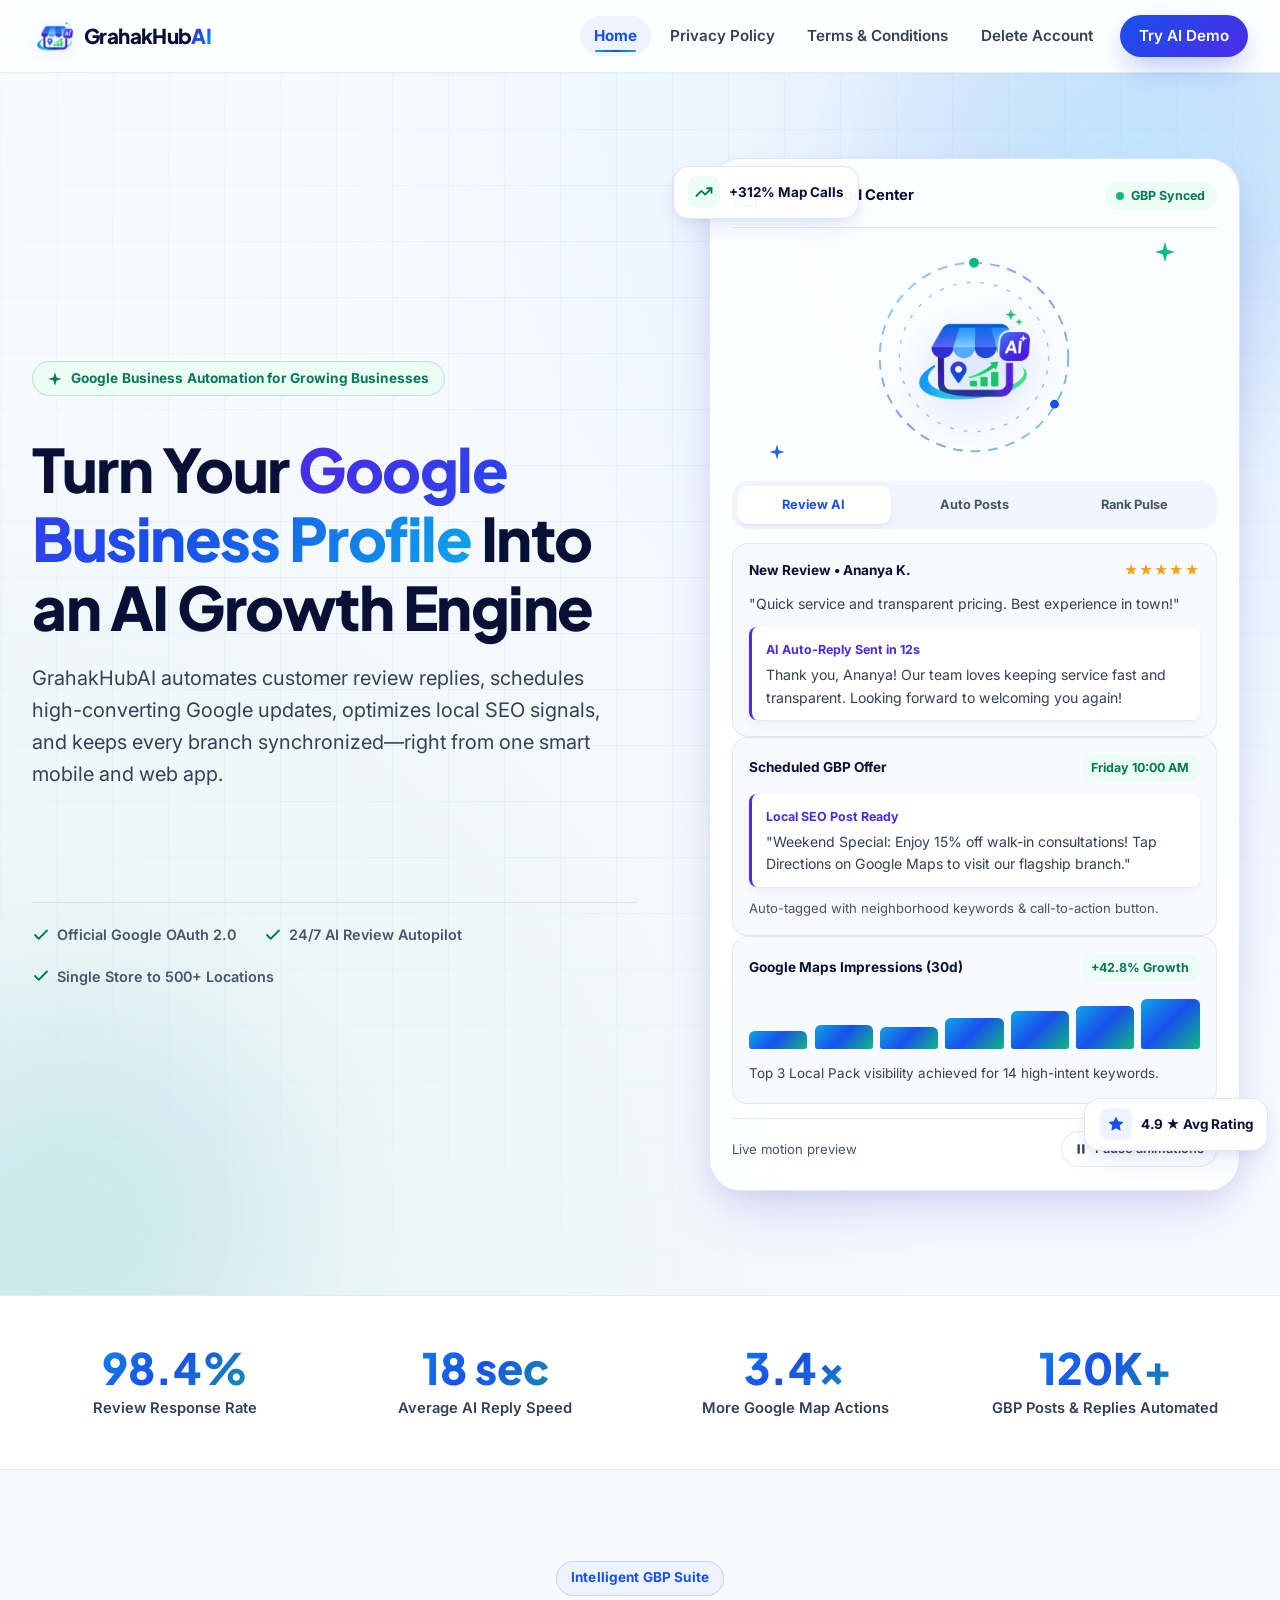
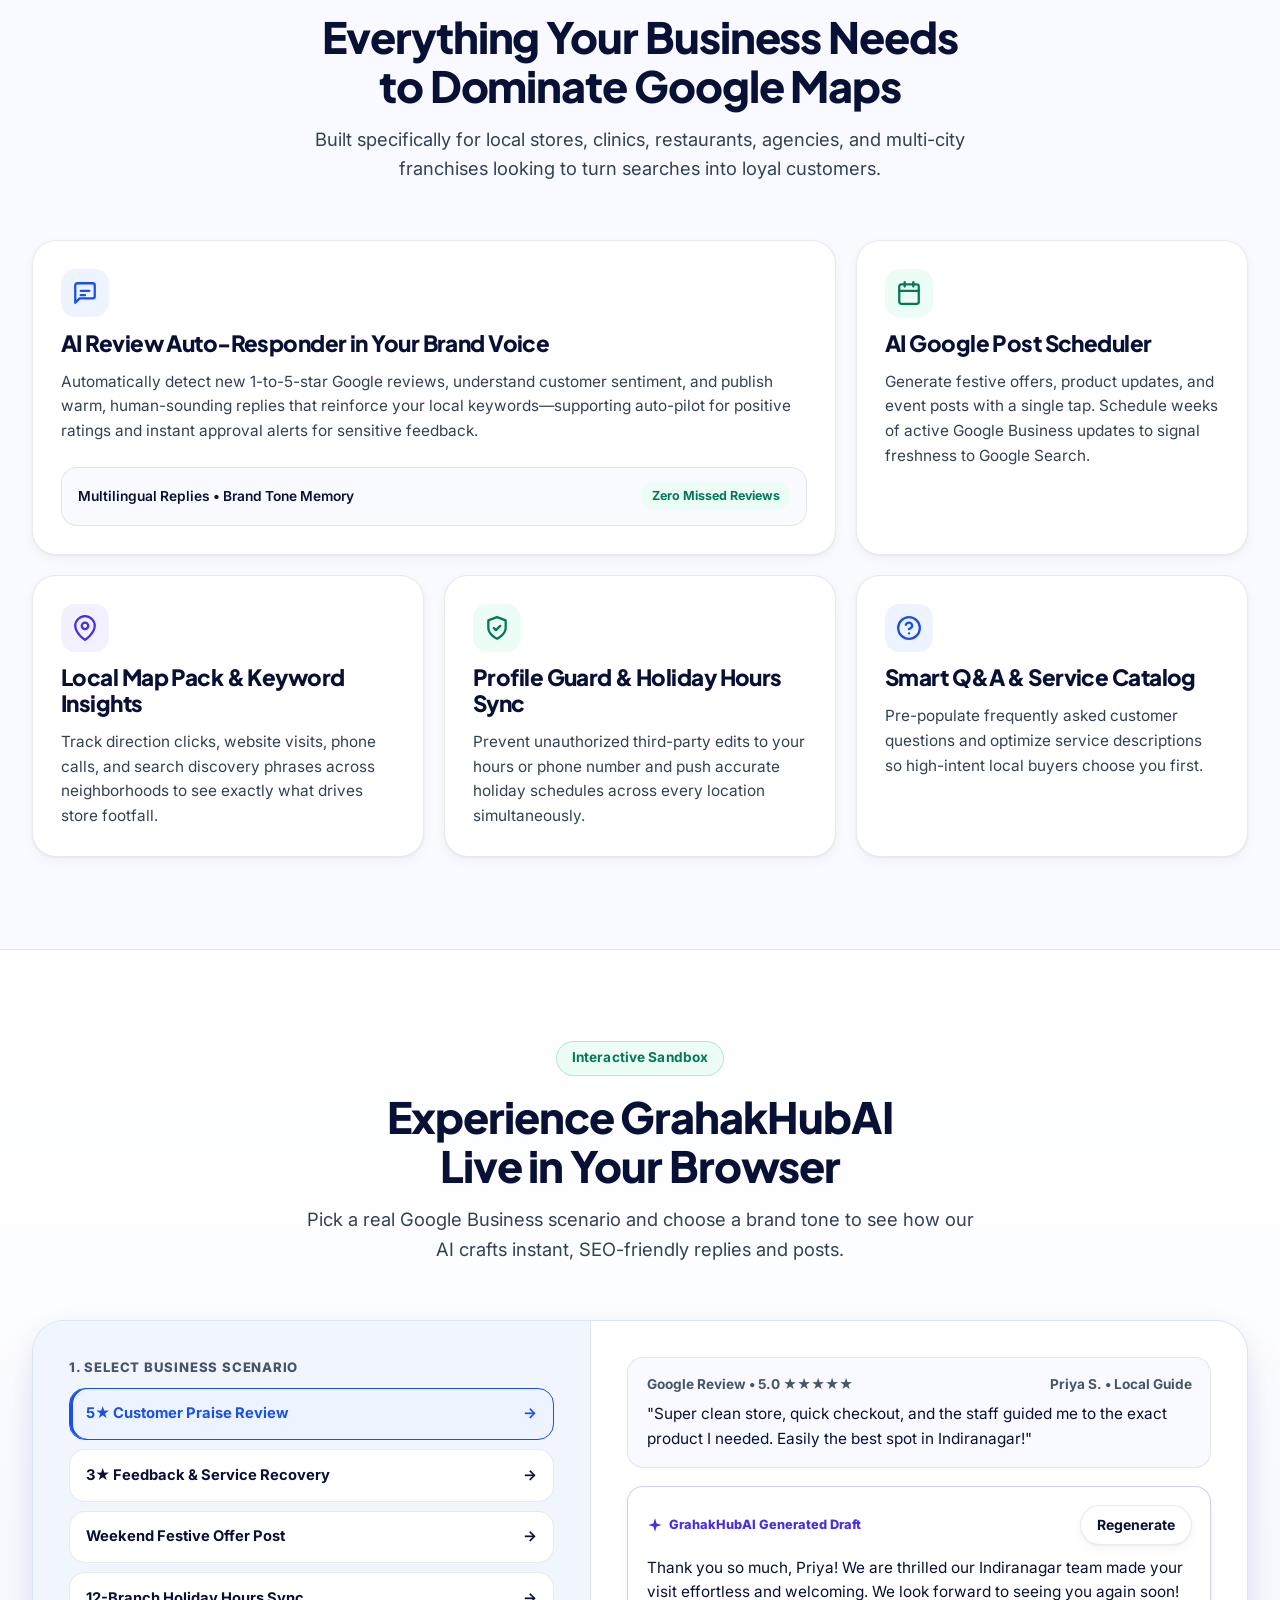
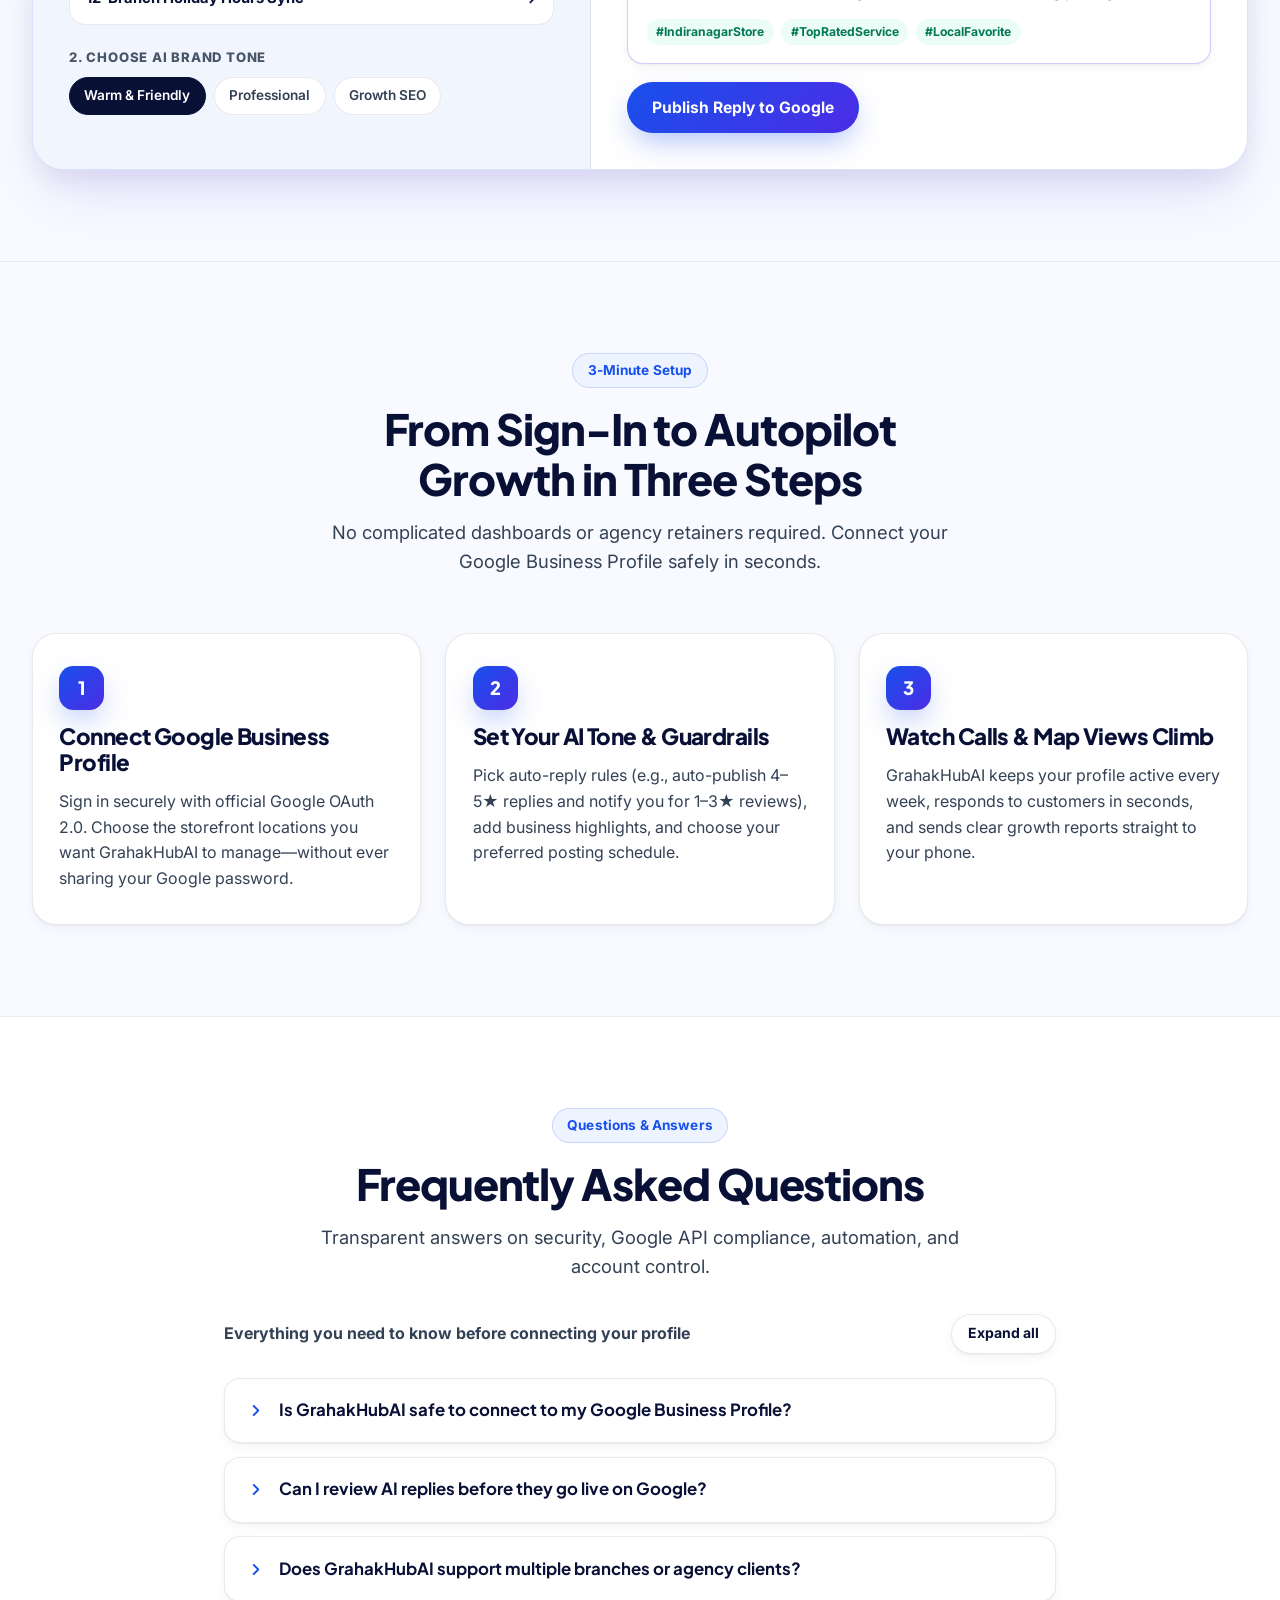
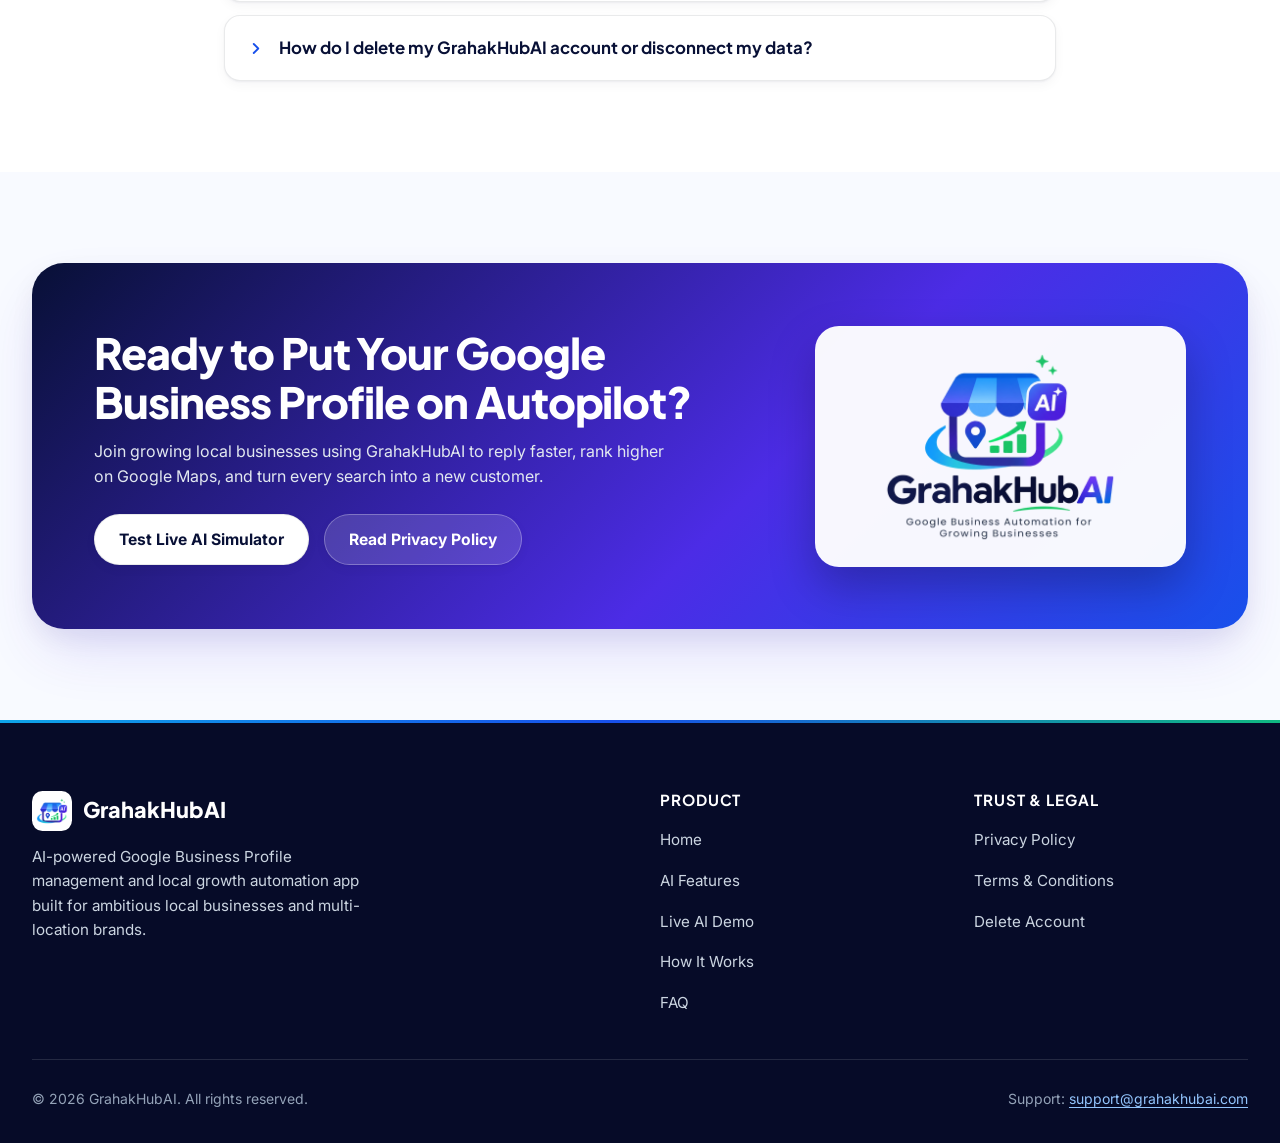
==== index.html @ 983a66fb "Add files via upload" ====
<!DOCTYPE html>
<html lang="en">
<head>
  <meta charset="utf-8">
  <meta name="viewport" content="width=device-width, initial-scale=1.0">
  <title>GrahakHubAI — AI-Powered Google Business Profile Management App</title>
  <meta name="description" content="Automate Google Business Profile reviews, local SEO posts, multi-location updates, and map rank growth with GrahakHubAI.">
  <link rel="icon" type="image/png" href="assets/favicon.png">
  <link rel="preconnect" href="https://fonts.googleapis.com">
  <link rel="preconnect" href="https://fonts.gstatic.com" crossorigin>
  <link href="https://fonts.googleapis.com/css2?family=Inter:wght@400;500;600;700&family=JetBrains+Mono:wght@500;700&family=Plus+Jakarta+Sans:wght@700;800&display=swap" rel="stylesheet">
  <link rel="stylesheet" href="css/styles.css">
  <script defer src="js/main.js"></script>
  <script defer src="js/home.js"></script>
</head>
<body>
  <div id="scroll-progress" class="scroll-progress" aria-hidden="true"></div>
  <a href="#main-content" class="skip-link visually-hidden">Skip to main content</a>

  <header class="site-header">
    <div class="header-inner">
      <a class="site-logo" href="index.html">
        <img src="assets/logo-emblem.png" alt="" width="40" height="40">
        <span>GrahakHub<span class="brand-ai">AI</span></span>
      </a>

      <nav class="site-nav" aria-label="Primary">
        <button
          class="menu-button"
          type="button"
          popovertarget="site-menu"
          popovertargetaction="toggle"
          aria-controls="site-menu"
        >
          <svg aria-hidden="true" width="20" height="20" viewBox="0 0 24 24" fill="none" stroke="currentColor" stroke-width="2.2" stroke-linecap="round">
            <line x1="4" y1="6" x2="20" y2="6"></line>
            <line x1="4" y1="12" x2="20" y2="12"></line>
            <line x1="4" y1="18" x2="20" y2="18"></line>
          </svg>
          <span>Menu</span>
        </button>

        <ul id="site-menu" class="site-menu" popover="auto">
          <li><a href="index.html" aria-current="page">Home</a></li>
          <li><a href="privacy-policy.html">Privacy Policy</a></li>
          <li><a href="terms-and-conditions.html">Terms &amp; Conditions</a></li>
          <li><a href="delete-account.html">Delete Account</a></li>
          <li class="nav-cta-item">
            <a class="nav-cta-link" href="#simulator">Try AI Demo</a>
          </li>
        </ul>
      </nav>
    </div>
  </header>

  <main>
    <!-- Hero Section -->
    <section class="hero">
      <div class="hero-mesh" aria-hidden="true">
        <div class="hero-grid-pattern"></div>
        <div class="hero-orb hero-orb-1"></div>
        <div class="hero-orb hero-orb-2"></div>
      </div>

      <div class="container hero-layout">
        <div class="hero-copy">
          <span class="eyebrow is-green" data-reveal style="--stagger: 0;">
            <svg aria-hidden="true" width="16" height="16" viewBox="0 0 24 24" fill="currentColor">
              <path d="M12 2L14.4 9.6L22 12L14.4 14.4L12 22L9.6 14.4L2 12L9.6 9.6L12 2Z"/>
            </svg>
            Google Business Automation for Growing Businesses
          </span>

          <h1 id="main-content" tabindex="-1" data-reveal style="--stagger: 1;">
            Turn Your <span class="gradient-text">Google Business Profile</span> Into an AI Growth Engine
          </h1>

          <p class="hero-subtitle" data-reveal style="--stagger: 2;">
            GrahakHubAI automates customer review replies, schedules high-converting Google updates, optimizes local SEO signals, and keeps every branch synchronized—right from one smart mobile and web app.
          </p>

          <div class="hero-actions" data-reveal style="--stagger: 3;">
            <a class="btn btn-primary" href="#simulator">
              <svg aria-hidden="true" width="19" height="19" viewBox="0 0 24 24" fill="none" stroke="currentColor" stroke-width="2.2" stroke-linecap="round" stroke-linejoin="round">
                <polygon points="5 3 19 12 5 21 5 3"></polygon>
              </svg>
              Launch Live AI Demo
            </a>
            <a class="btn btn-secondary" href="#features">
              Explore Features
            </a>
          </div>

          <div class="hero-trust-row" data-reveal style="--stagger: 4;">
            <div class="hero-trust-item">
              <svg aria-hidden="true" width="18" height="18" viewBox="0 0 24 24" fill="none" stroke="currentColor" stroke-width="2.4" stroke-linecap="round" stroke-linejoin="round">
                <path d="M20 6 9 17l-5-5"/>
              </svg>
              <span>Official Google OAuth 2.0</span>
            </div>
            <div class="hero-trust-item">
              <svg aria-hidden="true" width="18" height="18" viewBox="0 0 24 24" fill="none" stroke="currentColor" stroke-width="2.4" stroke-linecap="round" stroke-linejoin="round">
                <path d="M20 6 9 17l-5-5"/>
              </svg>
              <span>24/7 AI Review Autopilot</span>
            </div>
            <div class="hero-trust-item">
              <svg aria-hidden="true" width="18" height="18" viewBox="0 0 24 24" fill="none" stroke="currentColor" stroke-width="2.4" stroke-linecap="round" stroke-linejoin="round">
                <path d="M20 6 9 17l-5-5"/>
              </svg>
              <span>Single Store to 500+ Locations</span>
            </div>
          </div>
        </div>

        <!-- Animated Motion Graphic Showcase Stage -->
        <div class="hero-stage" data-reveal style="--stagger: 2;">
          <div class="floating-chip chip-growth" aria-hidden="true">
            <span class="chip-icon">
              <svg width="18" height="18" viewBox="0 0 24 24" fill="none" stroke="currentColor" stroke-width="2.4" stroke-linecap="round" stroke-linejoin="round">
                <polyline points="22 7 13.5 15.5 8.5 10.5 2 17"></polyline>
                <polyline points="16 7 22 7 22 13"></polyline>
              </svg>
            </span>
            <span>+312% Map Calls</span>
          </div>

          <div class="floating-chip chip-rating" aria-hidden="true">
            <span class="chip-icon is-blue">
              <svg width="18" height="18" viewBox="0 0 24 24" fill="currentColor">
                <path d="M12 2l3.09 6.26L22 9.27l-5 4.87 1.18 6.88L12 17.77l-6.18 3.25L7 14.14 2 9.27l6.91-1.01L12 2z"/>
              </svg>
            </span>
            <span>4.9 ★ Avg Rating</span>
          </div>

          <div class="stage-card">
            <div class="stage-topbar">
              <div class="stage-brand-pill">
                <img src="assets/logo-emblem.png" alt="GrahakHubAI brand emblem" width="32" height="32">
                <span>AI Command Center</span>
              </div>
              <span class="live-badge">
                <span class="live-dot" aria-hidden="true"></span>
                GBP Synced
              </span>
            </div>

            <div class="stage-centerpiece">
              <svg class="orbit-ring-svg" aria-hidden="true" viewBox="0 0 220 220" fill="none">
                <defs>
                  <linearGradient id="orbitGrad" x1="0%" y1="0%" x2="100%" y2="100%">
                    <stop offset="0%" stop-color="#38bdf8"/>
                    <stop offset="50%" stop-color="#1850eb"/>
                    <stop offset="100%" stop-color="#10b981"/>
                  </linearGradient>
                </defs>
                <circle cx="110" cy="110" r="96" stroke="url(#orbitGrad)" stroke-width="2" stroke-dasharray="10 8" opacity="0.55"/>
                <circle cx="110" cy="110" r="76" stroke="#4c2ce6" stroke-width="1.5" stroke-dasharray="4 10" opacity="0.35"/>
                <circle cx="110" cy="14" r="5" fill="#10b981"/>
                <circle cx="192" cy="158" r="4.5" fill="#1850eb"/>
              </svg>

              <img
                class="emblem-hero"
                src="assets/logo-emblem.png"
                alt="GrahakHubAI storefront location and AI growth emblem"
                width="120"
                height="120"
                fetchpriority="high"
              >

              <svg class="sparkle-glyph sparkle-1" aria-hidden="true" width="24" height="24" viewBox="0 0 24 24" fill="currentColor">
                <path d="M12 2L14.2 9.8L22 12L14.2 14.2L12 22L9.8 14.2L2 12L9.8 9.8L12 2Z"/>
              </svg>
              <svg class="sparkle-glyph sparkle-2" aria-hidden="true" width="18" height="18" viewBox="0 0 24 24" fill="currentColor">
                <path d="M12 2L14.2 9.8L22 12L14.2 14.2L12 22L9.8 14.2L2 12L9.8 9.8L12 2Z"/>
              </svg>
            </div>

            <div class="stage-tabs" role="tablist" aria-label="Live automation preview modes">
              <button class="stage-tab" type="button" role="tab" id="tab-reviews" aria-selected="true" aria-controls="panel-reviews" tabindex="0">Review AI</button>
              <button class="stage-tab" type="button" role="tab" id="tab-posts" aria-selected="false" aria-controls="panel-posts" tabindex="-1">Auto Posts</button>
              <button class="stage-tab" type="button" role="tab" id="tab-rank" aria-selected="false" aria-controls="panel-rank" tabindex="-1">Rank Pulse</button>
            </div>

            <div class="stage-live-panel" id="panel-reviews" role="tabpanel" aria-labelledby="tab-reviews" data-stage-panel>
              <div class="stage-panel-head">
                <span>New Review • Ananya K.</span>
                <span class="stage-stars" aria-label="5 out of 5 stars">★★★★★</span>
              </div>
              <p style="font-size: 0.88rem; color: var(--ink-secondary);">
                "Quick service and transparent pricing. Best experience in town!"
              </p>
              <div class="stage-ai-reply">
                <strong>AI Auto-Reply Sent in 12s</strong>
                <p>Thank you, Ananya! Our team loves keeping service fast and transparent. Looking forward to welcoming you again!</p>
              </div>
            </div>

            <div class="stage-live-panel" id="panel-posts" role="tabpanel" aria-labelledby="tab-posts" data-stage-panel hidden>
              <div class="stage-panel-head">
                <span>Scheduled GBP Offer</span>
                <span class="tag-pill">Friday 10:00 AM</span>
              </div>
              <div class="stage-ai-reply">
                <strong>Local SEO Post Ready</strong>
                <p>"Weekend Special: Enjoy 15% off walk-in consultations! Tap Directions on Google Maps to visit our flagship branch."</p>
              </div>
              <p style="font-size: 0.82rem; color: var(--ink-muted);">
                Auto-tagged with neighborhood keywords &amp; call-to-action button.
              </p>
            </div>

            <div class="stage-live-panel" id="panel-rank" role="tabpanel" aria-labelledby="tab-rank" data-stage-panel hidden>
              <div class="stage-panel-head">
                <span>Google Maps Impressions (30d)</span>
                <span class="tag-pill">+42.8% Growth</span>
              </div>
              <div class="stage-mini-bars" aria-hidden="true">
                <div class="mini-bar" style="height: 36%; --bar-i: 0;"></div>
                <div class="mini-bar" style="height: 48%; --bar-i: 1;"></div>
                <div class="mini-bar" style="height: 44%; --bar-i: 2;"></div>
                <div class="mini-bar" style="height: 62%; --bar-i: 3;"></div>
                <div class="mini-bar" style="height: 75%; --bar-i: 4;"></div>
                <div class="mini-bar" style="height: 86%; --bar-i: 5;"></div>
                <div class="mini-bar" style="height: 100%; --bar-i: 6;"></div>
              </div>
              <p style="font-size: 0.84rem; color: var(--ink-secondary);">
                Top 3 Local Pack visibility achieved for 14 high-intent keywords.
              </p>
            </div>

            <div class="stage-footer-bar">
              <span>Live motion preview</span>
              <button id="motion-toggle" class="motion-control-btn" type="button">
                <svg aria-hidden="true" width="14" height="14" viewBox="0 0 24 24" fill="currentColor">
                  <rect x="6" y="4" width="4" height="16" rx="1"></rect>
                  <rect x="14" y="4" width="4" height="16" rx="1"></rect>
                </svg>
                <span class="motion-toggle-label">Pause animations</span>
              </button>
            </div>
          </div>
        </div>
      </div>
    </section>

    <!-- Impact Metrics Band -->
    <section class="metrics-band" aria-label="Platform performance metrics">
      <div class="container metrics-grid">
        <div class="metric-card" data-reveal style="--stagger: 0;">
          <div class="metric-value" data-count-to="98.4" data-count-decimals="1" data-count-suffix="%">98.4%</div>
          <div class="metric-label">Review Response Rate</div>
        </div>
        <div class="metric-card" data-reveal style="--stagger: 1;">
          <div class="metric-value" data-count-to="18" data-count-decimals="0" data-count-suffix=" sec">18 sec</div>
          <div class="metric-label">Average AI Reply Speed</div>
        </div>
        <div class="metric-card" data-reveal style="--stagger: 2;">
          <div class="metric-value" data-count-to="3.4" data-count-decimals="1" data-count-suffix="x">3.4x</div>
          <div class="metric-label">More Google Map Actions</div>
        </div>
        <div class="metric-card" data-reveal style="--stagger: 3;">
          <div class="metric-value" data-count-to="120" data-count-decimals="0" data-count-suffix="K+">120K+</div>
          <div class="metric-label">GBP Posts &amp; Replies Automated</div>
        </div>
      </div>
    </section>

    <!-- Core Features Bento Grid -->
    <section id="features" class="section">
      <div class="container">
        <div class="section-header" data-reveal>
          <span class="eyebrow">Intelligent GBP Suite</span>
          <h2>Everything Your Business Needs to Dominate Google Maps</h2>
          <p>
            Built specifically for local stores, clinics, restaurants, agencies, and multi-city franchises looking to turn searches into loyal customers.
          </p>
        </div>

        <div class="bento-grid">
          <article class="bento-card is-wide" data-reveal style="--stagger: 0;">
            <div class="feature-icon">
              <svg aria-hidden="true" width="26" height="26" viewBox="0 0 24 24" fill="none" stroke="currentColor" stroke-width="2.1" stroke-linecap="round" stroke-linejoin="round">
                <path d="M21 15a2 2 0 0 1-2 2H7l-4 4V5a2 2 0 0 1 2-2h14a2 2 0 0 1 2 2z"></path>
                <path d="M8 10h8"></path>
                <path d="M8 14h4"></path>
              </svg>
            </div>
            <h3>AI Review Auto-Responder in Your Brand Voice</h3>
            <p>
              Automatically detect new 1-to-5-star Google reviews, understand customer sentiment, and publish warm, human-sounding replies that reinforce your local keywords—supporting auto-pilot for positive ratings and instant approval alerts for sensitive feedback.
            </p>
            <div class="bento-visual-bar">
              <span>Multilingual Replies • Brand Tone Memory</span>
              <span class="tag-pill">Zero Missed Reviews</span>
            </div>
          </article>

          <article class="bento-card" data-reveal style="--stagger: 1;">
            <div class="feature-icon is-green">
              <svg aria-hidden="true" width="26" height="26" viewBox="0 0 24 24" fill="none" stroke="currentColor" stroke-width="2.1" stroke-linecap="round" stroke-linejoin="round">
                <rect x="3" y="4" width="18" height="18" rx="2" ry="2"></rect>
                <line x1="16" y1="2" x2="16" y2="6"></line>
                <line x1="8" y1="2" x2="8" y2="6"></line>
                <line x1="3" y1="10" x2="21" y2="10"></line>
              </svg>
            </div>
            <h3>AI Google Post Scheduler</h3>
            <p>
              Generate festive offers, product updates, and event posts with a single tap. Schedule weeks of active Google Business updates to signal freshness to Google Search.
            </p>
          </article>

          <article class="bento-card" data-reveal style="--stagger: 2;">
            <div class="feature-icon is-indigo">
              <svg aria-hidden="true" width="26" height="26" viewBox="0 0 24 24" fill="none" stroke="currentColor" stroke-width="2.1" stroke-linecap="round" stroke-linejoin="round">
                <path d="M21 10c0 7-9 13-9 13s-9-6-9-13a9 9 0 0 1 18 0z"></path>
                <circle cx="12" cy="10" r="3"></circle>
              </svg>
            </div>
            <h3>Local Map Pack &amp; Keyword Insights</h3>
            <p>
              Track direction clicks, website visits, phone calls, and search discovery phrases across neighborhoods to see exactly what drives store footfall.
            </p>
          </article>

          <article class="bento-card" data-reveal style="--stagger: 3;">
            <div class="feature-icon is-green">
              <svg aria-hidden="true" width="26" height="26" viewBox="0 0 24 24" fill="none" stroke="currentColor" stroke-width="2.1" stroke-linecap="round" stroke-linejoin="round">
                <path d="M12 22s8-4 8-10V5l-8-3-8 3v7c0 6 8 10 8 10z"></path>
                <path d="m9 12 2 2 4-4"></path>
              </svg>
            </div>
            <h3>Profile Guard &amp; Holiday Hours Sync</h3>
            <p>
              Prevent unauthorized third-party edits to your hours or phone number and push accurate holiday schedules across every location simultaneously.
            </p>
          </article>

          <article class="bento-card" data-reveal style="--stagger: 4;">
            <div class="feature-icon">
              <svg aria-hidden="true" width="26" height="26" viewBox="0 0 24 24" fill="none" stroke="currentColor" stroke-width="2.1" stroke-linecap="round" stroke-linejoin="round">
                <circle cx="12" cy="12" r="10"></circle>
                <path d="M9.09 9a3 3 0 0 1 5.83 1c0 2-3 3-3 3"></path>
                <line x1="12" y1="17" x2="12.01" y2="17"></line>
              </svg>
            </div>
            <h3>Smart Q&amp;A &amp; Service Catalog</h3>
            <p>
              Pre-populate frequently asked customer questions and optimize service descriptions so high-intent local buyers choose you first.
            </p>
          </article>
        </div>
      </div>
    </section>

    <!-- Interactive Live AI GBP Simulator -->
    <section id="simulator" class="section simulator-section">
      <div class="container">
        <div class="section-header" data-reveal>
          <span class="eyebrow is-green">Interactive Sandbox</span>
          <h2>Experience GrahakHubAI Live in Your Browser</h2>
          <p>
            Pick a real Google Business scenario and choose a brand tone to see how our AI crafts instant, SEO-friendly replies and posts.
          </p>
        </div>

        <div class="simulator-shell" data-reveal>
          <div class="simulator-controls">
            <div>
              <span class="sim-group-label">1. Select Business Scenario</span>
              <div class="sim-scenario-list">
                <button class="sim-scenario-btn" type="button" data-scenario="five-star" aria-pressed="true">
                  <span>5★ Customer Praise Review</span>
                  <span aria-hidden="true">→</span>
                </button>
                <button class="sim-scenario-btn" type="button" data-scenario="three-star" aria-pressed="false">
                  <span>3★ Feedback &amp; Service Recovery</span>
                  <span aria-hidden="true">→</span>
                </button>
                <button class="sim-scenario-btn" type="button" data-scenario="festive-post" aria-pressed="false">
                  <span>Weekend Festive Offer Post</span>
                  <span aria-hidden="true">→</span>
                </button>
                <button class="sim-scenario-btn" type="button" data-scenario="hours-sync" aria-pressed="false">
                  <span>12-Branch Holiday Hours Sync</span>
                  <span aria-hidden="true">→</span>
                </button>
              </div>
            </div>

            <div>
              <span class="sim-group-label">2. Choose AI Brand Tone</span>
              <div class="tone-pills">
                <button class="tone-btn" type="button" data-tone="warm" aria-pressed="true">Warm &amp; Friendly</button>
                <button class="tone-btn" type="button" data-tone="professional" aria-pressed="false">Professional</button>
                <button class="tone-btn" type="button" data-tone="seo" aria-pressed="false">Growth SEO</button>
              </div>
            </div>
          </div>

          <div class="simulator-output">
            <div class="sim-prompt-card">
              <div class="sim-meta-row">
                <span id="sim-badge">Google Review • 5.0 ★★★★★</span>
                <span id="sim-author">Priya S. • Local Guide</span>
              </div>
              <p id="sim-prompt" class="sim-text"></p>
            </div>

            <div class="sim-ai-card">
              <div class="sim-ai-header">
                <span class="sim-ai-badge">
                  <svg aria-hidden="true" width="16" height="16" viewBox="0 0 24 24" fill="currentColor">
                    <path d="M12 2L14.4 9.6L22 12L14.4 14.4L12 22L9.6 14.4L2 12L9.6 9.6L12 2Z"/>
                  </svg>
                  GrahakHubAI Generated Draft
                </span>
                <button id="sim-regenerate-btn" class="btn btn-secondary btn-sm" type="button">Regenerate</button>
              </div>
              <p id="sim-output-text" class="sim-text"></p>
              <div id="sim-keywords" class="sim-keywords"></div>
            </div>

            <div class="sim-action-bar">
              <button id="sim-publish-btn" class="btn btn-primary" type="button">Publish Reply to Google</button>
              <div id="sim-status" class="sim-status" role="status" aria-live="polite"></div>
            </div>
          </div>
        </div>
      </div>
    </section>

    <!-- How It Works -->
    <section id="how-it-works" class="section">
      <div class="container">
        <div class="section-header" data-reveal>
          <span class="eyebrow">3-Minute Setup</span>
          <h2>From Sign-In to Autopilot Growth in Three Steps</h2>
          <p>No complicated dashboards or agency retainers required. Connect your Google Business Profile safely in seconds.</p>
        </div>

        <div class="steps-grid">
          <article class="step-card" data-reveal style="--stagger: 0;">
            <div class="step-number">1</div>
            <h3>Connect Google Business Profile</h3>
            <p style="color: var(--ink-secondary);">
              Sign in securely with official Google OAuth 2.0. Choose the storefront locations you want GrahakHubAI to manage—without ever sharing your Google password.
            </p>
          </article>

          <article class="step-card" data-reveal style="--stagger: 1;">
            <div class="step-number">2</div>
            <h3>Set Your AI Tone &amp; Guardrails</h3>
            <p style="color: var(--ink-secondary);">
              Pick auto-reply rules (e.g., auto-publish 4–5★ replies and notify you for 1–3★ reviews), add business highlights, and choose your preferred posting schedule.
            </p>
          </article>

          <article class="step-card" data-reveal style="--stagger: 2;">
            <div class="step-number">3</div>
            <h3>Watch Calls &amp; Map Views Climb</h3>
            <p style="color: var(--ink-secondary);">
              GrahakHubAI keeps your profile active every week, responds to customers in seconds, and sends clear growth reports straight to your phone.
            </p>
          </article>
        </div>
      </div>
    </section>

    <!-- FAQ Accordion -->
    <section id="faq" class="section" style="background: var(--bg-surface); border-block-start: 1px solid var(--border-subtle);">
      <div class="container">
        <div class="section-header" data-reveal style="margin-block-end: 2rem;">
          <span class="eyebrow">Questions &amp; Answers</span>
          <h2>Frequently Asked Questions</h2>
          <p>Transparent answers on security, Google API compliance, automation, and account control.</p>
        </div>

        <div class="accordion-header-row" data-reveal>
          <span style="font-weight: 700; color: var(--ink-secondary);">Everything you need to know before connecting your profile</span>
          <button
            class="btn btn-secondary btn-sm"
            type="button"
            commandfor="home-faq-list"
            command="--toggle-all"
            aria-expanded="false"
          >
            <span class="label-expand">Expand all</span>
            <span class="label-collapse">Collapse all</span>
          </button>
        </div>

        <div id="home-faq-list" class="accordion-list" data-reveal>
          <details class="accordion-item">
            <summary>Is GrahakHubAI safe to connect to my Google Business Profile?</summary>
            <div class="accordion-body">
              <p>
                Yes. GrahakHubAI uses official Google OAuth 2.0 authorization and strictly adheres to the Google API Services User Data Policy. You grant scoped permissions only to the Business Profile locations you select, and you can revoke access anytime inside Google Account settings or in our app.
              </p>
            </div>
          </details>

          <details class="accordion-item">
            <summary>Can I review AI replies before they go live on Google?</summary>
            <div class="accordion-body">
              <p>
                Absolutely. You have full control: enable instant Autopilot for 4-star and 5-star reviews while holding 1–3 star reviews in an approval queue, or require manual one-tap approval for every reply and post.
              </p>
            </div>
          </details>

          <details class="accordion-item">
            <summary>Does GrahakHubAI support multiple branches or agency clients?</summary>
            <div class="accordion-body">
              <p>
                Yes! Whether you run a single neighborhood café or manage 500+ franchise locations, GrahakHubAI lets you group profiles, sync holiday hours in bulk, and compare location-level insights side by side.
              </p>
            </div>
          </details>

          <details class="accordion-item">
            <summary>How do I delete my GrahakHubAI account or disconnect my data?</summary>
            <div class="accordion-body">
              <p>
                You can permanently delete your account inside the GrahakHubAI mobile app under Settings &rarr; Account &amp; Security &rarr; Delete Account, or submit an instant deletion request from our dedicated <a href="delete-account.html">Delete Account page</a>.
              </p>
            </div>
          </details>
        </div>
      </div>
    </section>

    <!-- Final CTA Banner -->
    <section id="get-started" class="section">
      <div class="container">
        <div class="cta-banner" data-reveal>
          <div>
            <h2>Ready to Put Your Google Business Profile on Autopilot?</h2>
            <p>
              Join growing local businesses using GrahakHubAI to reply faster, rank higher on Google Maps, and turn every search into a new customer.
            </p>
            <div class="hero-actions" style="margin-block-start: 1.5rem;">
              <a class="btn btn-secondary" href="#simulator">Test Live AI Simulator</a>
              <a class="btn btn-secondary" style="background: rgba(255,255,255,0.14); color: #ffffff; border-color: rgba(255,255,255,0.28);" href="privacy-policy.html">Read Privacy Policy</a>
            </div>
          </div>

          <div class="cta-visual-card">
            <img
              src="assets/logo-full.png"
              alt="GrahakHubAI — Google Business Automation for Growing Businesses"
              width="240"
              height="201"
              loading="lazy"
            >
          </div>
        </div>
      </div>
    </section>
  </main>

  <footer class="site-footer">
    <div class="container">
      <div class="footer-grid">
        <div class="footer-brand">
          <a class="footer-logo-wrap" href="index.html">
            <img src="assets/logo-emblem.png" alt="" width="40" height="40" loading="lazy">
            <span>GrahakHubAI</span>
          </a>
          <p>
            AI-powered Google Business Profile management and local growth automation app built for ambitious local businesses and multi-location brands.
          </p>
        </div>

        <div class="footer-col">
          <h2>Product</h2>
          <ul class="footer-links">
            <li><a href="index.html">Home</a></li>
            <li><a href="index.html#features">AI Features</a></li>
            <li><a href="index.html#simulator">Live AI Demo</a></li>
            <li><a href="index.html#how-it-works">How It Works</a></li>
            <li><a href="index.html#faq">FAQ</a></li>
          </ul>
        </div>

        <div class="footer-col">
          <h2>Trust &amp; Legal</h2>
          <ul class="footer-links">
            <li><a href="privacy-policy.html">Privacy Policy</a></li>
            <li><a href="terms-and-conditions.html">Terms &amp; Conditions</a></li>
            <li><a href="delete-account.html">Delete Account</a></li>
          </ul>
        </div>
      </div>

      <div class="footer-bottom">
        <span>&copy; 2026 GrahakHubAI. All rights reserved.</span>
        <span>Support: <a href="mailto:support@grahakhubai.com" style="color: #93c5fd;">support@grahakhubai.com</a></span>
      </div>
    </div>
  </footer>
</body>
</html>
---- css/styles.css ----
@layer reset, tokens, base, layout, components, animations, utilities;

/* ==========================================================================
   Cross-Document View Transitions (Progressive Enhancement)
   ========================================================================== */
@media (prefers-reduced-motion: no-preference) {
  @view-transition {
    navigation: auto;
  }

  ::view-transition-old(root) {
    animation: 0.28s cubic-bezier(0.4, 0, 0.2, 1) both page-fade-out;
  }

  ::view-transition-new(root) {
    animation: 0.36s cubic-bezier(0.22, 1, 0.36, 1) both page-fade-in;
  }
}

@keyframes page-fade-out {
  to {
    opacity: 0;
    transform: translateY(-8px);
  }
}

@keyframes page-fade-in {
  from {
    opacity: 0;
    transform: translateY(10px);
  }
}

/* ==========================================================================
   Layer: Reset (Targeted, no universal * resets)
   ========================================================================== */
@layer reset {
  *,
  *::before,
  *::after {
    box-sizing: border-box;
  }

  html {
    -webkit-text-size-adjust: 100%;
    scroll-behavior: smooth;
    scroll-padding-top: 5.5rem;
  }

  @media (prefers-reduced-motion: reduce) {
    html {
      scroll-behavior: auto;
    }
  }

  body,
  h1,
  h2,
  h3,
  h4,
  p,
  figure,
  blockquote,
  dl,
  dd {
    margin: 0;
  }

  ul[class],
  ol[class] {
    margin: 0;
    padding: 0;
    list-style: none;
  }

  img,
  picture,
  svg,
  video,
  canvas {
    display: block;
    max-inline-size: 100%;
  }

  img {
    block-size: auto;
  }

  button,
  input,
  select,
  textarea {
    font: inherit;
    color: inherit;
  }
}

/* ==========================================================================
   Layer: Design Tokens
   ========================================================================== */
@layer tokens {
  :root {
    color-scheme: light;

    /* Color Space Interpolation Fallback Variables */
    --in-oklab: ;
    --in-oklch: ;

    /* Brand Palette derived from GrahakHubAI Logo */
    --navy-950: #060b28;
    --navy-900: #081036;
    --navy-800: #141f52;
    --slate-700: #334155;
    --slate-600: #475569;
    --slate-500: #64748b;
    --slate-300: #cbd5e1;
    --slate-200: #e2e8f0;
    --slate-100: #f1f5f9;

    --blue-600: #1850eb;
    --blue-500: #2563eb;
    --sky-500: #0ea5e9;
    --sky-400: #38bdf8;
    --indigo-600: #4c2ce6;
    --violet-600: #5b21b6;

    --green-700: #047857;
    --green-600: #059669;
    --green-500: #10b981;
    --green-400: #22c55e;
    --green-50: #ecfdf5;

    --amber-600: #d97706;
    --amber-50: #fffbeb;
    --red-700: #b91c1c;
    --red-600: #dc2626;
    --red-50: #fef2f2;

    /* Semantic Surface & Ink Tokens */
    --bg-canvas: #f8faff;
    --bg-surface: #ffffff;
    --bg-surface-muted: #f1f5fe;
    --bg-tint-blue: #eef4ff;
    --ink-primary: var(--navy-900);
    --ink-secondary: var(--slate-700);
    --ink-muted: var(--slate-600);
    --border-subtle: rgba(15, 23, 42, 0.09);
    --border-strong: var(--slate-500);

    /* Brand Gradients */
    --grad-brand: linear-gradient(135deg var(--in-oklab), var(--blue-600) 0%, var(--indigo-600) 100%);
    --grad-growth: linear-gradient(135deg var(--in-oklab), var(--sky-500) 0%, var(--blue-600) 48%, var(--green-500) 100%);
    --grad-ai-text: linear-gradient(120deg var(--in-oklch), var(--indigo-600) 0%, var(--blue-600) 55%, var(--sky-500) 100%);
    --grad-surface-glow: radial-gradient(circle at top right var(--in-oklab), rgba(56, 189, 248, 0.14), transparent 55%),
      radial-gradient(circle at bottom left var(--in-oklab), rgba(16, 185, 129, 0.1), transparent 55%);

    /* Typography */
    --font-display: "Plus Jakarta Sans", "Inter", system-ui, -apple-system, BlinkMacSystemFont, "Segoe UI", sans-serif;
    --font-sans: "Inter", system-ui, -apple-system, BlinkMacSystemFont, "Segoe UI", sans-serif;
    --font-mono: "JetBrains Mono", ui-monospace, SFMono-Regular, Menlo, Monaco, Consolas, monospace;

    /* Shadows */
    --shadow-sm: 0 1px 2px rgba(8, 16, 54, 0.05), 0 4px 12px rgba(8, 16, 54, 0.04);
    --shadow-md: 0 4px 10px rgba(8, 16, 54, 0.05), 0 14px 32px -6px rgba(24, 80, 235, 0.1);
    --shadow-lg: 0 10px 24px rgba(8, 16, 54, 0.06), 0 28px 60px -12px rgba(76, 44, 230, 0.16);
    --shadow-glow-blue: 0 12px 30px -6px rgba(24, 80, 235, 0.38);

    /* Radii & Spacing */
    --radius-sm: 0.625rem;
    --radius-md: 1rem;
    --radius-lg: 1.5rem;
    --radius-xl: 2rem;
    --radius-pill: 999px;
    --container-max: 76rem;

    /* Physics-based Easing (Fallback: cubic-bezier) */
    --ease-smooth: cubic-bezier(0.22, 1, 0.36, 1);
    --spring-easing: cubic-bezier(0.34, 1.56, 0.64, 1);
    --spring-duration: 0.65s;
  }

  @supports (linear-gradient(in oklab, white, black)) {
    :root {
      --in-oklab: in oklab;
      --in-oklch: in oklch;
    }
  }

  @supports (animation-timing-function: linear(0, 1)) {
    :root {
      --spring-easing: linear(
        0, 0.009, 0.035 2.1%, 0.141 4.4%, 0.723 12.9%, 0.938 16.7%, 1.017 18.7%,
        1.077 20.8%, 1.121 23.1%, 1.149 25.6%, 1.159 28.4%, 1.154 31.3%,
        1.137 34.4%, 1.059 44.3%, 1.017 50.6%, 0.992 56.9%, 0.985 63.3%,
        0.996 76.7%, 1.003 88.2%, 1
      );
      --spring-duration: 0.75s;
    }
  }

  @media (forced-colors: active) {
    :root {
      --bg-canvas: Canvas;
      --bg-surface: Canvas;
      --bg-surface-muted: Canvas;
      --ink-primary: CanvasText;
      --ink-secondary: CanvasText;
      --ink-muted: GrayText;
      --border-subtle: CanvasText;
      --border-strong: CanvasText;
    }
  }
}

/* ==========================================================================
   Layer: Base Typography & Focus Accessibility
   ========================================================================== */
@layer base {
  body {
    font-family: var(--font-sans);
    font-size: 1rem;
    line-height: 1.6;
    color: var(--ink-primary);
    background-color: var(--bg-canvas);
    overflow-x: clip;
    text-align: start;
  }

  h1,
  h2,
  h3,
  h4 {
    font-family: var(--font-display);
    color: var(--ink-primary);
    line-height: 1.15;
    letter-spacing: -0.025em;
    font-weight: 800;
  }

  h1 {
    font-size: clamp(2.15rem, 1.35rem + 3vw, 3.85rem);
    text-wrap: balance;
  }

  h2 {
    font-size: clamp(1.75rem, 1.25rem + 1.8vw, 2.75rem);
    text-wrap: balance;
  }

  h3 {
    font-size: clamp(1.18rem, 1.05rem + 0.45vw, 1.4rem);
  }

  p {
    text-wrap: pretty;
    overflow-wrap: break-word;
  }

  a {
    color: var(--blue-600);
    text-decoration-thickness: 0.1em;
    text-underline-offset: 0.2em;
  }

  a:hover {
    color: var(--indigo-600);
  }

  :where(a:any-link, button, summary, input, select, textarea, [tabindex]):focus-visible {
    outline: 3px solid var(--blue-600);
    outline-offset: 3px;
    border-radius: 0.25rem;
  }

  ::selection {
    background-color: rgba(24, 80, 235, 0.16);
    color: var(--navy-950);
  }
}

/* ==========================================================================
   Layer: Layout & Responsive Site Header (Navbar Guide)
   ========================================================================== */
@layer layout {
  .container {
    inline-size: min(100% - 2rem, var(--container-max));
    margin-inline: auto;
  }

  .section {
    padding-block: clamp(3.5rem, 2.5rem + 4vw, 6.5rem);
    position: relative;
  }

  .section-header {
    max-inline-size: 42rem;
    margin-inline: auto;
    text-align: center;
    margin-block-end: clamp(2.25rem, 1.5rem + 2.5vw, 3.75rem);
  }

  .section-header p {
    margin-block-start: 0.9rem;
    font-size: clamp(1rem, 0.95rem + 0.35vw, 1.15rem);
    color: var(--ink-secondary);
  }

  /* Scroll Progress Bar */
  .scroll-progress {
    position: fixed;
    inset-block-start: 0;
    inset-inline: 0;
    block-size: 3.5px;
    background: var(--grad-growth);
    transform-origin: 0 50%;
    transform: scaleX(0);
    z-index: 200;
    pointer-events: none;
  }

  @media (prefers-reduced-motion: no-preference) {
    @supports (animation-timeline: scroll()) {
      @keyframes grow-scroll-progress {
        from {
          transform: scaleX(0);
        }
        to {
          transform: scaleX(1);
        }
      }

      .scroll-progress {
        animation: grow-scroll-progress auto linear;
        animation-timeline: scroll(root block);
      }
    }
  }

  @media (prefers-reduced-motion: reduce) {
    .scroll-progress {
      display: none;
    }
  }

  /* Skip Link */
  .skip-link {
    position: fixed;
    inset-block-start: 0.75rem;
    inset-inline-start: 0.75rem;
    z-index: 300;
    padding: 0.75rem 1.25rem;
    background: var(--navy-900);
    color: #ffffff;
    font-weight: 700;
    border-radius: var(--radius-sm);
    text-decoration: none;
    box-shadow: var(--shadow-lg);
  }

  /* Sticky Site Header */
  .site-header {
    position: sticky;
    inset-block-start: 0;
    z-index: 100;
    background: rgba(255, 255, 255, 0.84);
    backdrop-filter: blur(16px);
    -webkit-backdrop-filter: blur(16px);
    border-block-end: 1px solid var(--border-subtle);
    transition: background-color 0.25s ease, box-shadow 0.25s ease;
  }

  .site-header.is-scrolled {
    background: rgba(255, 255, 255, 0.95);
    box-shadow: 0 8px 30px -12px rgba(8, 16, 54, 0.12);
  }

  .header-inner {
    inline-size: min(100% - 2rem, var(--container-max));
    margin-inline: auto;
    min-block-size: 4.5rem;
    display: flex;
    align-items: center;
    justify-content: space-between;
    gap: 1.25rem;
  }

  .header-inner > * {
    flex-shrink: 0;
    white-space: nowrap;
  }

  .site-header.is-measuring *,
  .site-header.is-measuring *::before,
  .site-header.is-measuring *::after {
    transition: none !important;
  }

  .site-logo {
    display: inline-flex;
    align-items: center;
    gap: 0.65rem;
    text-decoration: none;
    color: var(--ink-primary);
    font-family: var(--font-display);
    font-weight: 800;
    font-size: 1.28rem;
    letter-spacing: -0.03em;
    min-block-size: 44px;
    padding-inline: 0.25rem;
    view-transition-name: brand-lockup;
  }

  .site-logo:hover {
    color: var(--ink-primary);
  }

  .site-logo img {
    inline-size: 2.35rem;
    block-size: 2.35rem;
    object-fit: contain;
    filter: drop-shadow(0 4px 10px rgba(24, 80, 235, 0.16));
  }

  .site-logo .brand-ai {
    background: var(--grad-ai-text);
    -webkit-background-clip: text;
    background-clip: text;
    color: transparent;
  }

  .site-nav {
    display: flex;
    align-items: center;
    gap: 0.75rem;
  }

  .menu-button {
    anchor-name: --menu-button;
    display: inline-flex;
    align-items: center;
    justify-content: center;
    gap: 0.45rem;
    min-block-size: 44px;
    min-inline-size: 44px;
    padding: 0.5rem 0.95rem;
    border: 1px solid var(--border-subtle);
    border-radius: var(--radius-pill);
    background: var(--bg-surface);
    color: var(--ink-primary);
    font-weight: 600;
    font-size: 0.95rem;
    cursor: pointer;
    box-shadow: var(--shadow-sm);
    transition: background-color 0.2s ease, border-color 0.2s ease, transform 0.2s var(--ease-smooth);
  }

  .menu-button:hover {
    background: var(--bg-tint-blue);
    border-color: rgba(24, 80, 235, 0.3);
  }

  /* Collapsed / Mobile Popover Menu */
  .site-menu {
    position: fixed;
    inset: auto;
    inset-block-start: 4.85rem;
    inset-block-start: anchor(--menu-button bottom);
    inset-inline-end: 1rem;
    inline-size: min(85dvw, 22rem);
    max-inline-size: calc(100dvw - 2rem);
    block-size: fit-content;
    max-block-size: calc(100dvh - 6rem);
    margin: 0.5rem 0 0;
    padding: 0.75rem;
    overflow: auto;
    border-radius: var(--radius-md);
    border: 1px solid var(--border-subtle);
    background: var(--bg-surface);
    box-shadow: var(--shadow-lg);
    color: var(--ink-primary);
  }

  .site-menu:where(:popover-open, .\:popover-open) {
    display: grid;
    gap: 0.35rem;
    opacity: 1;
    translate: 0 0;
    @starting-style {
      opacity: 0;
      translate: 0 -10px;
    }
  }

  @media (prefers-reduced-motion: no-preference) {
    .site-header:not(.is-wide) .site-menu {
      opacity: 0;
      translate: 0 -8px;
      transition:
        opacity 0.22s var(--ease-smooth),
        translate 0.22s var(--ease-smooth),
        display 0.22s,
        overlay 0.22s;
      transition-behavior: allow-discrete;
    }
  }

  .site-menu::backdrop {
    background: rgba(6, 11, 40, 0.28);
    backdrop-filter: blur(3px);
  }

  .site-menu a {
    display: flex;
    align-items: center;
    justify-content: space-between;
    gap: 0.5rem;
    min-block-size: 44px;
    padding: 0.55rem 0.9rem;
    border-radius: var(--radius-sm);
    text-decoration: none;
    color: var(--ink-secondary);
    font-weight: 600;
    font-size: 0.95rem;
    transition: background-color 0.2s ease, color 0.2s ease;
  }

  .site-menu a:hover {
    background: var(--bg-tint-blue);
    color: var(--blue-600);
  }

  .site-menu a[aria-current="page"] {
    color: var(--blue-600);
    background: var(--bg-tint-blue);
    font-weight: 700;
    box-shadow: inset 3px 0 0 var(--blue-600);
  }

  .site-menu .nav-cta-item {
    margin-block-start: 0.35rem;
    padding-block-start: 0.5rem;
    border-block-start: 1px solid var(--border-subtle);
  }

  .site-menu .nav-cta-link {
    justify-content: center;
    background: var(--grad-brand);
    color: #ffffff;
    border-radius: var(--radius-pill);
    box-shadow: var(--shadow-glow-blue);
  }

  .site-menu .nav-cta-link:hover {
    background: var(--grad-brand);
    color: #ffffff;
    filter: brightness(1.06);
  }

  /* Wide Inline Navigation */
  .site-header.is-wide .menu-button {
    display: none;
  }

  .site-header.is-wide .site-menu {
    position: static;
    display: flex;
    align-items: center;
    gap: 0.35rem;
    inline-size: auto;
    max-inline-size: none;
    block-size: auto;
    max-block-size: none;
    overflow: visible;
    margin: 0;
    padding: 0;
    border: 0;
    border-radius: 0;
    background: transparent;
    box-shadow: none;
    opacity: 1;
    translate: none;
  }

  .site-header.is-wide .site-menu::backdrop {
    display: none;
  }

  .site-header.is-wide .site-menu a {
    position: relative;
    min-block-size: 40px;
    padding: 0.45rem 0.85rem;
    border-radius: var(--radius-pill);
  }

  .site-header.is-wide .site-menu a[aria-current="page"] {
    box-shadow: none;
    background: var(--bg-tint-blue);
    color: var(--blue-600);
  }

  .site-header.is-wide .site-menu a[aria-current="page"]::after {
    content: "";
    position: absolute;
    inset-inline: 0.9rem;
    inset-block-end: 0.25rem;
    block-size: 2.5px;
    border-radius: 99px;
    background: var(--grad-growth);
  }

  .site-header.is-wide .site-menu .nav-cta-item {
    margin-block-start: 0;
    margin-inline-start: 0.45rem;
    padding-block-start: 0;
    border-block-start: 0;
  }

  .site-header.is-wide .site-menu .nav-cta-link {
    padding: 0.55rem 1.2rem;
  }

  @media (forced-colors: active) {
    .site-menu a[aria-current="page"] {
      outline: 2px solid Highlight;
    }
  }

  /* Footer */
  .site-footer {
    background: var(--navy-950);
    color: #e2e8f0;
    padding-block: clamp(3rem, 2rem + 3vw, 4.5rem) 2rem;
    position: relative;
    overflow: hidden;
  }

  .site-footer::before {
    content: "";
    position: absolute;
    inset-block-start: 0;
    inset-inline: 0;
    block-size: 3px;
    background: var(--grad-growth);
  }

  .footer-grid {
    display: grid;
    grid-template-columns: repeat(auto-fit, minmax(13.5rem, 1fr));
    gap: 2.5rem;
    padding-block-end: 2.5rem;
    border-block-end: 1px solid rgba(255, 255, 255, 0.12);
  }

  .footer-brand {
    grid-column: span 1;
    max-inline-size: 22rem;
  }

  @media (min-width: 60rem) {
    .footer-brand {
      grid-column: span 2;
    }
  }

  .footer-logo-wrap {
    display: inline-flex;
    align-items: center;
    gap: 0.7rem;
    color: #ffffff;
    font-family: var(--font-display);
    font-weight: 800;
    font-size: 1.35rem;
    text-decoration: none;
    margin-block-end: 0.9rem;
  }

  .footer-logo-wrap img {
    inline-size: 2.5rem;
    block-size: 2.5rem;
    background: #ffffff;
    padding: 0.25rem;
    border-radius: 0.65rem;
  }

  .footer-brand p {
    color: #cbd5e1;
    font-size: 0.95rem;
  }

  .footer-col h2 {
    color: #ffffff;
    font-size: 0.95rem;
    font-weight: 700;
    text-transform: uppercase;
    letter-spacing: 0.06em;
    margin-block-end: 1rem;
  }

  .footer-links {
    display: grid;
    gap: 0.55rem;
  }

  .footer-links a {
    color: #cbd5e1;
    text-decoration: none;
    font-size: 0.95rem;
    display: inline-flex;
    align-items: center;
    min-block-size: 32px;
    transition: color 0.2s ease, translate 0.2s ease;
  }

  .footer-links a:hover {
    color: #ffffff;
    translate: 3px 0;
  }

  .footer-bottom {
    padding-block-start: 1.75rem;
    display: flex;
    flex-wrap: wrap;
    align-items: center;
    justify-content: space-between;
    gap: 1rem;
    color: #94a3b8;
    font-size: 0.875rem;
  }
}

/* ==========================================================================
   Layer: Components (Buttons, Badges, Cards, Accordions, Forms, Dialogs)
   ========================================================================== */
@layer components {
  .eyebrow {
    display: inline-flex;
    align-items: center;
    gap: 0.45rem;
    padding: 0.35rem 0.9rem;
    border-radius: var(--radius-pill);
    background: var(--bg-tint-blue);
    border: 1px solid rgba(24, 80, 235, 0.18);
    color: var(--blue-600);
    font-weight: 700;
    font-size: 0.85rem;
    letter-spacing: 0.01em;
    margin-block-end: 1rem;
  }

  .eyebrow.is-green {
    background: var(--green-50);
    border-color: rgba(4, 120, 87, 0.2);
    color: var(--green-700);
  }

  .gradient-text {
    background: var(--grad-ai-text);
    -webkit-background-clip: text;
    background-clip: text;
    color: transparent;
  }

  .gradient-text-growth {
    background: var(--grad-growth);
    -webkit-background-clip: text;
    background-clip: text;
    color: transparent;
  }

  /* Buttons */
  .btn {
    display: inline-flex;
    align-items: center;
    justify-content: center;
    gap: 0.55rem;
    min-block-size: 48px;
    padding: 0.75rem 1.5rem;
    border-radius: var(--radius-pill);
    border: 1px solid transparent;
    font-weight: 700;
    font-size: 0.98rem;
    text-decoration: none;
    cursor: pointer;
    transition:
      transform 0.35s var(--spring-easing),
      box-shadow 0.25s ease,
      background-color 0.2s ease,
      border-color 0.2s ease,
      filter 0.2s ease;
  }

  .btn:active:not(:disabled) {
    transform: scale(0.97);
  }

  .btn-primary {
    background: var(--grad-brand);
    color: #ffffff;
    box-shadow: var(--shadow-glow-blue);
  }

  .btn-primary:hover:not(:disabled) {
    color: #ffffff;
    transform: translateY(-2px);
    box-shadow: 0 16px 34px -6px rgba(24, 80, 235, 0.45);
    filter: brightness(1.05);
  }

  .btn-secondary {
    background: var(--bg-surface);
    color: var(--ink-primary);
    border-color: var(--border-subtle);
    box-shadow: var(--shadow-sm);
  }

  .btn-secondary:hover:not(:disabled) {
    color: var(--blue-600);
    border-color: rgba(24, 80, 235, 0.35);
    background: var(--bg-tint-blue);
    transform: translateY(-2px);
  }

  .btn-danger {
    background: var(--red-700);
    color: #ffffff;
    box-shadow: 0 10px 24px -6px rgba(185, 28, 28, 0.35);
  }

  .btn-danger:hover:not(:disabled) {
    background: #991b1b;
    color: #ffffff;
    transform: translateY(-2px);
  }

  .btn-sm {
    min-block-size: 40px;
    padding: 0.45rem 1rem;
    font-size: 0.875rem;
  }

  .btn:disabled {
    opacity: 0.55;
    cursor: not-allowed;
  }

  /* Hero Section */
  .hero {
    position: relative;
    padding-block: clamp(2.5rem, 1.5rem + 3.5vw, 5rem) clamp(3.5rem, 2.5rem + 4vw, 5.5rem);
    background: var(--grad-surface-glow), var(--bg-canvas);
    overflow: hidden;
  }

  .hero-mesh {
    position: absolute;
    inset: 0;
    pointer-events: none;
    overflow: hidden;
  }

  .hero-orb {
    position: absolute;
    border-radius: 50%;
    filter: blur(70px);
    opacity: 0.55;
    will-change: transform;
  }

  .hero-orb-1 {
    inline-size: 32rem;
    block-size: 32rem;
    inset-block-start: -10rem;
    inset-inline-end: -6rem;
    background: radial-gradient(circle, rgba(56, 189, 248, 0.42), rgba(76, 44, 230, 0.16) 70%, transparent);
  }

  .hero-orb-2 {
    inline-size: 26rem;
    block-size: 26rem;
    inset-block-end: -8rem;
    inset-inline-start: -8rem;
    background: radial-gradient(circle, rgba(16, 185, 129, 0.25), rgba(24, 80, 235, 0.12) 70%, transparent);
  }

  .hero-grid-pattern {
    position: absolute;
    inset: 0;
    background-image:
      linear-gradient(to right, rgba(24, 80, 235, 0.045) 1px, transparent 1px),
      linear-gradient(to bottom, rgba(24, 80, 235, 0.045) 1px, transparent 1px);
    background-size: 3.5rem 3.5rem;
    mask-image: radial-gradient(ellipse 80% 70% at 50% 35%, #000 35%, transparent 100%);
  }

  .hero-layout {
    position: relative;
    display: grid;
    grid-template-columns: 1fr;
    gap: clamp(2.5rem, 2rem + 2.5vw, 4rem);
    align-items: center;
  }

  @media (min-width: 60rem) {
    .hero-layout {
      grid-template-columns: 1.05fr 0.95fr;
    }
  }

  .hero-copy {
    display: grid;
    gap: 1.35rem;
    justify-items: start;
  }

  .hero-subtitle {
    font-size: clamp(1.06rem, 1rem + 0.4vw, 1.25rem);
    color: var(--ink-secondary);
    max-inline-size: 36rem;
  }

  .hero-actions {
    display: flex;
    flex-wrap: wrap;
    align-items: center;
    gap: 0.9rem;
    margin-block-start: 0.35rem;
  }

  .hero-trust-row {
    display: flex;
    flex-wrap: wrap;
    align-items: center;
    gap: 1.15rem 1.75rem;
    margin-block-start: 0.75rem;
    padding-block-start: 1.25rem;
    border-block-start: 1px solid var(--border-subtle);
    inline-size: 100%;
    color: var(--ink-muted);
    font-size: 0.9rem;
    font-weight: 600;
  }

  .hero-trust-item {
    display: inline-flex;
    align-items: center;
    gap: 0.45rem;
  }

  .hero-trust-item svg {
    color: var(--green-700);
    flex-shrink: 0;
  }

  /* Hero Motion Graphic Stage */
  .hero-stage {
    position: relative;
    display: grid;
    place-items: center;
    padding: 1rem 0.5rem;
  }

  .stage-card {
    position: relative;
    inline-size: 100%;
    max-inline-size: 34rem;
    background: rgba(255, 255, 255, 0.92);
    backdrop-filter: blur(18px);
    border: 1px solid rgba(24, 80, 235, 0.14);
    border-radius: var(--radius-xl);
    padding: 1.4rem;
    box-shadow: var(--shadow-lg);
    transform-style: preserve-3d;
    transition: transform 0.25s ease-out;
  }

  .stage-topbar {
    display: flex;
    align-items: center;
    justify-content: space-between;
    gap: 0.75rem;
    padding-block-end: 1rem;
    border-block-end: 1px solid var(--border-subtle);
  }

  .stage-brand-pill {
    display: inline-flex;
    align-items: center;
    gap: 0.55rem;
    font-weight: 700;
    font-size: 0.92rem;
    color: var(--ink-primary);
  }

  .stage-brand-pill img {
    inline-size: 1.85rem;
    block-size: 1.85rem;
  }

  .live-badge {
    display: inline-flex;
    align-items: center;
    gap: 0.45rem;
    padding: 0.28rem 0.7rem;
    border-radius: var(--radius-pill);
    background: var(--green-50);
    color: var(--green-700);
    font-size: 0.78rem;
    font-weight: 700;
  }

  .live-dot {
    inline-size: 0.5rem;
    block-size: 0.5rem;
    border-radius: 50%;
    background: var(--green-500);
  }

  .stage-centerpiece {
    position: relative;
    display: grid;
    place-items: center;
    padding-block: 1.35rem 1rem;
  }

  .orbit-ring-svg {
    inline-size: 13.5rem;
    block-size: 13.5rem;
    position: relative;
  }

  .emblem-hero {
    position: absolute;
    inline-size: 7.4rem;
    block-size: 7.4rem;
    object-fit: contain;
    filter: drop-shadow(0 16px 24px rgba(24, 80, 235, 0.22));
  }

  .sparkle-glyph {
    position: absolute;
    color: var(--green-500);
    pointer-events: none;
  }

  .sparkle-1 {
    inset-block-start: 0.75rem;
    inset-inline-end: 2.5rem;
  }

  .sparkle-2 {
    inset-block-end: 1.25rem;
    inset-inline-start: 2.25rem;
    color: var(--blue-500);
  }

  .stage-tabs {
    display: grid;
    grid-template-columns: repeat(3, 1fr);
    gap: 0.4rem;
    background: var(--bg-surface-muted);
    padding: 0.3rem;
    border-radius: var(--radius-md);
    margin-block-end: 0.9rem;
  }

  .stage-tab {
    border: 0;
    background: transparent;
    padding: 0.5rem 0.45rem;
    border-radius: var(--radius-sm);
    font-size: 0.8rem;
    font-weight: 700;
    color: var(--ink-muted);
    cursor: pointer;
    min-block-size: 38px;
    transition: background-color 0.2s ease, color 0.2s ease, box-shadow 0.2s ease;
  }

  .stage-tab[aria-selected="true"] {
    background: var(--bg-surface);
    color: var(--blue-600);
    box-shadow: var(--shadow-sm);
  }

  .stage-live-panel {
    background: var(--bg-canvas);
    border: 1px solid var(--border-subtle);
    border-radius: var(--radius-md);
    padding: 1rem;
    display: grid;
    gap: 0.7rem;
    min-block-size: 10.5rem;
  }

  .stage-panel-head {
    display: flex;
    align-items: center;
    justify-content: space-between;
    gap: 0.5rem;
    font-size: 0.85rem;
    font-weight: 700;
  }

  .stage-stars {
    color: #f59e0b;
    letter-spacing: 0.08em;
  }

  .stage-ai-reply {
    background: var(--bg-surface);
    border-inline-start: 3px solid var(--indigo-600);
    border-radius: 0.5rem;
    padding: 0.7rem 0.85rem;
    font-size: 0.88rem;
    color: var(--ink-secondary);
    box-shadow: var(--shadow-sm);
  }

  .stage-ai-reply strong {
    color: var(--indigo-600);
    font-size: 0.78rem;
    display: inline-flex;
    align-items: center;
    gap: 0.3rem;
    margin-block-end: 0.25rem;
  }

  .stage-mini-bars {
    display: flex;
    align-items: flex-end;
    gap: 0.45rem;
    block-size: 3.4rem;
    padding-block-start: 0.25rem;
  }

  .mini-bar {
    flex: 1;
    border-radius: 0.35rem 0.35rem 0.15rem 0.15rem;
    background: var(--grad-growth);
    transform-origin: bottom;
  }

  .stage-footer-bar {
    display: flex;
    align-items: center;
    justify-content: space-between;
    gap: 0.75rem;
    margin-block-start: 0.9rem;
    padding-block-start: 0.75rem;
    border-block-start: 1px solid var(--border-subtle);
    font-size: 0.82rem;
    color: var(--ink-muted);
  }

  .motion-control-btn {
    display: inline-flex;
    align-items: center;
    gap: 0.4rem;
    min-block-size: 36px;
    padding: 0.3rem 0.75rem;
    border-radius: var(--radius-pill);
    border: 1px solid var(--border-subtle);
    background: var(--bg-surface);
    color: var(--ink-secondary);
    font-size: 0.8rem;
    font-weight: 600;
    cursor: pointer;
    transition: background-color 0.2s ease, border-color 0.2s ease;
  }

  .motion-control-btn:hover {
    background: var(--bg-tint-blue);
    border-color: rgba(24, 80, 235, 0.3);
  }

  /* Floating Satellites on Hero */
  .floating-chip {
    position: absolute;
    display: none;
    align-items: center;
    gap: 0.55rem;
    padding: 0.6rem 0.9rem;
    border-radius: var(--radius-md);
    background: rgba(255, 255, 255, 0.96);
    border: 1px solid rgba(24, 80, 235, 0.14);
    box-shadow: var(--shadow-md);
    font-size: 0.84rem;
    font-weight: 700;
    color: var(--ink-primary);
    z-index: 3;
  }

  @media (min-width: 48rem) {
    .floating-chip {
      display: inline-flex;
    }
  }

  .chip-growth {
    inset-block-start: 1.5rem;
    inset-inline-start: -1.75rem;
  }

  .chip-rating {
    inset-block-end: 3.5rem;
    inset-inline-end: -1.25rem;
  }

  .chip-icon {
    inline-size: 2rem;
    block-size: 2rem;
    border-radius: 0.6rem;
    display: grid;
    place-items: center;
    background: var(--green-50);
    color: var(--green-700);
  }

  .chip-icon.is-blue {
    background: var(--bg-tint-blue);
    color: var(--blue-600);
  }

  /* Metrics Band */
  .metrics-band {
    background: var(--bg-surface);
    border-block: 1px solid var(--border-subtle);
    padding-block: 2.25rem;
  }

  .metrics-grid {
    display: grid;
    grid-template-columns: repeat(auto-fit, minmax(12rem, 1fr));
    gap: 1.5rem;
    text-align: center;
  }

  .metric-card {
    padding: 0.75rem;
  }

  .metric-value {
    font-family: var(--font-display);
    font-size: clamp(2rem, 1.5rem + 1.5vw, 2.75rem);
    font-weight: 800;
    line-height: 1.1;
    background: var(--grad-growth);
    -webkit-background-clip: text;
    background-clip: text;
    color: transparent;
  }

  .metric-label {
    margin-block-start: 0.35rem;
    color: var(--ink-secondary);
    font-size: 0.92rem;
    font-weight: 600;
  }

  /* Bento Feature Grid */
  .bento-grid {
    display: grid;
    grid-template-columns: 1fr;
    gap: 1.25rem;
  }

  @media (min-width: 48rem) {
    .bento-grid {
      grid-template-columns: repeat(2, 1fr);
    }
  }

  @media (min-width: 64rem) {
    .bento-grid {
      grid-template-columns: repeat(3, 1fr);
    }

    .bento-card.is-wide {
      grid-column: span 2;
    }
  }

  .bento-card {
    position: relative;
    background: var(--bg-surface);
    border: 1px solid var(--border-subtle);
    border-radius: var(--radius-lg);
    padding: 1.75rem;
    box-shadow: var(--shadow-sm);
    display: grid;
    gap: 0.85rem;
    align-content: start;
    overflow: hidden;
    transition:
      transform 0.4s var(--spring-easing),
      box-shadow 0.3s ease,
      border-color 0.25s ease;
  }

  .bento-card::before {
    content: "";
    position: absolute;
    inset: 0;
    background: radial-gradient(
      420px circle at var(--pointer-x, 50%) var(--pointer-y, 0%),
      rgba(24, 80, 235, 0.08),
      transparent 60%
    );
    opacity: 0;
    transition: opacity 0.25s ease;
    pointer-events: none;
  }

  .bento-card:hover {
    transform: translateY(-4px);
    box-shadow: var(--shadow-md);
    border-color: rgba(24, 80, 235, 0.24);
  }

  .bento-card:hover::before {
    opacity: 1;
  }

  .feature-icon {
    inline-size: 3rem;
    block-size: 3rem;
    border-radius: 0.9rem;
    display: grid;
    place-items: center;
    background: var(--bg-tint-blue);
    color: var(--blue-600);
  }

  .feature-icon.is-green {
    background: var(--green-50);
    color: var(--green-700);
  }

  .feature-icon.is-indigo {
    background: #f3f0ff;
    color: var(--indigo-600);
  }

  .bento-card p {
    color: var(--ink-secondary);
    font-size: 0.96rem;
  }

  .bento-visual-bar {
    margin-block-start: 0.6rem;
    padding: 0.9rem 1rem;
    border-radius: var(--radius-md);
    background: var(--bg-canvas);
    border: 1px solid var(--border-subtle);
    display: flex;
    flex-wrap: wrap;
    align-items: center;
    justify-content: space-between;
    gap: 0.75rem;
    font-size: 0.86rem;
    font-weight: 600;
  }

  .tag-pill {
    display: inline-flex;
    align-items: center;
    gap: 0.35rem;
    padding: 0.25rem 0.65rem;
    border-radius: var(--radius-pill);
    background: var(--green-50);
    color: var(--green-700);
    font-size: 0.78rem;
    font-weight: 700;
  }

  /* Interactive AI GBP Simulator Section */
  .simulator-section {
    background: linear-gradient(180deg var(--in-oklab), var(--bg-surface) 0%, var(--bg-canvas) 100%);
    border-block: 1px solid var(--border-subtle);
  }

  .simulator-shell {
    background: var(--bg-surface);
    border: 1px solid rgba(24, 80, 235, 0.16);
    border-radius: var(--radius-xl);
    box-shadow: var(--shadow-lg);
    overflow: hidden;
    display: grid;
    grid-template-columns: 1fr;
  }

  @media (min-width: 56rem) {
    .simulator-shell {
      grid-template-columns: 0.92fr 1.08fr;
    }
  }

  .simulator-controls {
    padding: clamp(1.5rem, 1.2rem + 1.5vw, 2.25rem);
    background: var(--bg-surface-muted);
    border-block-end: 1px solid var(--border-subtle);
    display: grid;
    gap: 1.35rem;
    align-content: start;
  }

  @media (min-width: 56rem) {
    .simulator-controls {
      border-block-end: 0;
      border-inline-end: 1px solid var(--border-subtle);
    }
  }

  .sim-group-label {
    font-weight: 800;
    font-size: 0.82rem;
    text-transform: uppercase;
    letter-spacing: 0.06em;
    color: var(--ink-muted);
    margin-block-end: 0.6rem;
    display: block;
  }

  .sim-scenario-list {
    display: grid;
    gap: 0.55rem;
  }

  .sim-scenario-btn {
    text-align: start;
    display: flex;
    align-items: center;
    justify-content: space-between;
    gap: 0.75rem;
    padding: 0.85rem 1rem;
    min-block-size: 48px;
    border-radius: var(--radius-md);
    border: 1px solid var(--border-subtle);
    background: var(--bg-surface);
    color: var(--ink-primary);
    font-weight: 700;
    font-size: 0.92rem;
    cursor: pointer;
    transition: border-color 0.2s ease, background-color 0.2s ease, transform 0.25s var(--spring-easing);
  }

  .sim-scenario-btn:hover {
    border-color: rgba(24, 80, 235, 0.35);
    transform: translateX(3px);
  }

  .sim-scenario-btn[aria-pressed="true"] {
    border-color: var(--blue-600);
    background: var(--bg-tint-blue);
    color: var(--blue-600);
    box-shadow: inset 3px 0 0 var(--blue-600);
  }

  .tone-pills {
    display: flex;
    flex-wrap: wrap;
    gap: 0.5rem;
  }

  .tone-btn {
    min-block-size: 38px;
    padding: 0.4rem 0.9rem;
    border-radius: var(--radius-pill);
    border: 1px solid var(--border-subtle);
    background: var(--bg-surface);
    color: var(--ink-secondary);
    font-weight: 600;
    font-size: 0.85rem;
    cursor: pointer;
    transition: background-color 0.2s ease, color 0.2s ease, border-color 0.2s ease;
  }

  .tone-btn[aria-pressed="true"] {
    background: var(--navy-900);
    color: #ffffff;
    border-color: var(--navy-900);
  }

  .simulator-output {
    padding: clamp(1.5rem, 1.2rem + 1.5vw, 2.25rem);
    display: grid;
    gap: 1.1rem;
    align-content: space-between;
  }

  .sim-prompt-card {
    background: var(--bg-canvas);
    border: 1px solid var(--border-subtle);
    border-radius: var(--radius-md);
    padding: 1rem 1.15rem;
  }

  .sim-meta-row {
    display: flex;
    flex-wrap: wrap;
    align-items: center;
    justify-content: space-between;
    gap: 0.5rem;
    margin-block-end: 0.4rem;
    font-size: 0.85rem;
    font-weight: 700;
    color: var(--ink-muted);
  }

  .sim-ai-card {
    background: #ffffff;
    border: 1.5px solid rgba(76, 44, 230, 0.24);
    border-radius: var(--radius-md);
    padding: 1.15rem;
    box-shadow: var(--shadow-sm);
    min-block-size: 8.5rem;
  }

  .sim-ai-header {
    display: flex;
    align-items: center;
    justify-content: space-between;
    gap: 0.5rem;
    margin-block-end: 0.65rem;
  }

  .sim-ai-badge {
    display: inline-flex;
    align-items: center;
    gap: 0.4rem;
    font-size: 0.8rem;
    font-weight: 800;
    color: var(--indigo-600);
  }

  .sim-text {
    color: var(--ink-primary);
    font-size: 0.96rem;
    line-height: 1.6;
  }

  .sim-keywords {
    display: flex;
    flex-wrap: wrap;
    gap: 0.45rem;
    margin-block-start: 0.9rem;
  }

  .seo-chip {
    font-size: 0.76rem;
    font-weight: 700;
    padding: 0.2rem 0.6rem;
    border-radius: var(--radius-pill);
    background: var(--green-50);
    color: var(--green-700);
  }

  .sim-action-bar {
    display: flex;
    flex-wrap: wrap;
    align-items: center;
    justify-content: space-between;
    gap: 0.85rem;
  }

  .sim-status {
    font-size: 0.88rem;
    font-weight: 700;
    color: var(--green-700);
    min-block-size: 1.4rem;
  }

  /* Workflow Steps */
  .steps-grid {
    display: grid;
    grid-template-columns: repeat(auto-fit, minmax(16.5rem, 1fr));
    gap: 1.5rem;
    position: relative;
  }

  .step-card {
    background: var(--bg-surface);
    border: 1px solid var(--border-subtle);
    border-radius: var(--radius-lg);
    padding: 2rem 1.65rem;
    box-shadow: var(--shadow-sm);
    display: grid;
    gap: 0.85rem;
    align-content: start;
    transition: transform 0.35s var(--spring-easing), box-shadow 0.25s ease;
  }

  .step-card:hover {
    transform: translateY(-4px);
    box-shadow: var(--shadow-md);
  }

  .step-number {
    inline-size: 2.8rem;
    block-size: 2.8rem;
    border-radius: 0.9rem;
    background: var(--grad-brand);
    color: #ffffff;
    font-family: var(--font-display);
    font-weight: 800;
    font-size: 1.15rem;
    display: grid;
    place-items: center;
    box-shadow: var(--shadow-glow-blue);
  }

  /* Accordion (Accordion Guide) */
  .accordion-header-row {
    display: flex;
    flex-wrap: wrap;
    align-items: center;
    justify-content: space-between;
    gap: 1rem;
    max-inline-size: 52rem;
    margin-inline: auto;
    margin-block-end: 1.5rem;
  }

  .accordion-list {
    max-inline-size: 52rem;
    margin-inline: auto;
    display: grid;
    gap: 0.85rem;
  }

  [command="--toggle-all"][aria-expanded="true"] .label-expand,
  [command="--toggle-all"][aria-expanded="false"] .label-collapse {
    display: none;
  }

  .accordion-item {
    background: var(--bg-surface);
    border: 1px solid var(--border-subtle);
    border-radius: var(--radius-md);
    box-shadow: var(--shadow-sm);
    overflow: hidden;
    transition: border-color 0.2s ease, box-shadow 0.2s ease;
  }

  .accordion-item[open] {
    border-color: rgba(24, 80, 235, 0.28);
    box-shadow: var(--shadow-md);
  }

  .accordion-item > summary {
    list-style: none;
    display: flex;
    align-items: center;
    gap: 0.85rem;
    padding: 1.15rem 1.35rem;
    font-family: var(--font-display);
    font-weight: 700;
    font-size: 1.05rem;
    color: var(--ink-primary);
    cursor: pointer;
    min-block-size: 48px;
    transition: background-color 0.2s ease;
  }

  .accordion-item > summary::-webkit-details-marker {
    display: none;
  }

  .accordion-item > summary:hover {
    background: var(--bg-tint-blue);
  }

  .accordion-item > summary::before {
    content: "";
    inline-size: 1.1em;
    block-size: 1.1em;
    flex-shrink: 0;
    background-color: var(--blue-600);
    -webkit-mask: url("data:image/svg+xml,%3Csvg xmlns='http://www.w3.org/2000/svg' viewBox='0 0 24 24' fill='none' stroke='black' stroke-width='2.5' stroke-linecap='round' stroke-linejoin='round'%3E%3Cpath d='m6 9 6 6 6-6'/%3E%3C/svg%3E") no-repeat center / contain;
    mask: url("data:image/svg+xml,%3Csvg xmlns='http://www.w3.org/2000/svg' viewBox='0 0 24 24' fill='none' stroke='black' stroke-width='2.5' stroke-linecap='round' stroke-linejoin='round'%3E%3Cpath d='m6 9 6 6 6-6'/%3E%3C/svg%3E") no-repeat center / contain;
    rotate: -90deg;
  }

  .accordion-item > summary:dir(rtl)::before {
    rotate: 90deg;
  }

  .accordion-item[open] > summary::before {
    rotate: 0deg;
  }

  @media (prefers-reduced-motion: no-preference) {
    .accordion-item > summary::before {
      transition: rotate 0.22s var(--ease-smooth);
    }

    .accordion-item::details-content {
      interpolate-size: allow-keywords;
      overflow: clip;
      contain: layout;
      transition: block-size 0.3s var(--ease-smooth), content-visibility 0.3s, display 0.3s;
      transition-behavior: allow-discrete;
    }

    .accordion-item:not([open])::details-content {
      block-size: 0;
    }
  }

  .accordion-body {
    padding: 0 1.35rem 1.25rem 3.2rem;
    color: var(--ink-secondary);
    font-size: 0.96rem;
  }

  /* CTA Banner */
  .cta-banner {
    background: linear-gradient(135deg var(--in-oklab), var(--navy-900) 0%, var(--indigo-600) 60%, var(--blue-600) 100%);
    color: #ffffff;
    border-radius: var(--radius-xl);
    padding: clamp(2.25rem, 1.5rem + 3vw, 4rem);
    box-shadow: var(--shadow-lg);
    position: relative;
    overflow: hidden;
    display: grid;
    grid-template-columns: 1fr;
    gap: 2rem;
    align-items: center;
  }

  @media (min-width: 54rem) {
    .cta-banner {
      grid-template-columns: 1.3fr 0.7fr;
    }
  }

  .cta-banner h2 {
    color: #ffffff;
  }

  .cta-banner p {
    color: #e2e8f0;
    margin-block-start: 0.75rem;
    max-inline-size: 36rem;
  }

  .cta-visual-card {
    background: rgba(255, 255, 255, 0.96);
    border-radius: var(--radius-lg);
    padding: 1.25rem;
    display: grid;
    place-items: center;
    box-shadow: 0 20px 45px rgba(0, 0, 0, 0.25);
  }

  .cta-visual-card img {
    max-inline-size: 15rem;
    block-size: auto;
  }

  /* ==========================================================================
     Legal & Utility Pages (Privacy Policy, Terms, Delete Account)
     ========================================================================== */
  .page-hero {
    padding-block: clamp(2.5rem, 2rem + 2.5vw, 4rem);
    background: var(--grad-surface-glow), var(--bg-canvas);
    border-block-end: 1px solid var(--border-subtle);
  }

  .page-hero-inner {
    max-inline-size: 52rem;
    display: grid;
    gap: 0.9rem;
  }

  .page-meta {
    display: flex;
    flex-wrap: wrap;
    gap: 0.75rem 1.5rem;
    color: var(--ink-muted);
    font-size: 0.92rem;
    font-weight: 600;
  }

  .trust-strip {
    display: grid;
    grid-template-columns: repeat(auto-fit, minmax(13.5rem, 1fr));
    gap: 1rem;
    margin-block-start: 1.5rem;
  }

  .trust-mini-card {
    background: var(--bg-surface);
    border: 1px solid var(--border-subtle);
    border-radius: var(--radius-md);
    padding: 1rem 1.15rem;
    box-shadow: var(--shadow-sm);
    display: grid;
    gap: 0.3rem;
  }

  .trust-mini-card strong {
    color: var(--ink-primary);
    font-size: 0.95rem;
  }

  .trust-mini-card span {
    color: var(--ink-muted);
    font-size: 0.85rem;
  }

  /* Scrollspy Two-Column Legal Layout */
  .doc-layout {
    display: grid;
    grid-template-columns: 1fr;
    gap: 2.5rem;
    align-items: start;
    padding-block: clamp(2.5rem, 2rem + 2.5vw, 4.5rem);
  }

  @media (min-width: 58rem) {
    .doc-layout {
      grid-template-columns: 17.5rem 1fr;
    }
  }

  .doc-toc {
    background: var(--bg-surface);
    border: 1px solid var(--border-subtle);
    border-radius: var(--radius-lg);
    padding: 1.25rem;
    box-shadow: var(--shadow-sm);
  }

  @media (min-width: 58rem) {
    .doc-toc {
      position: sticky;
      inset-block-start: 5.75rem;
    }
  }

  .doc-toc h2 {
    font-size: 0.85rem;
    text-transform: uppercase;
    letter-spacing: 0.06em;
    color: var(--ink-muted);
    margin-block-end: 0.85rem;
  }

  .toc-nav {
    scroll-target-group: auto;
    display: grid;
    gap: 0.25rem;
  }

  .toc-nav a {
    display: block;
    padding: 0.45rem 0.75rem;
    border-radius: var(--radius-sm);
    border-inline-start: 2.5px solid transparent;
    text-decoration: none;
    color: var(--ink-secondary);
    font-size: 0.9rem;
    font-weight: 500;
    transition: background-color 0.2s ease, color 0.2s ease, border-color 0.2s ease;
  }

  .toc-nav a:hover {
    background: var(--bg-tint-blue);
    color: var(--blue-600);
  }

  .toc-nav a:is(:target-current, .target-current) {
    color: var(--blue-600);
    background: var(--bg-tint-blue);
    border-inline-start-color: var(--blue-600);
    font-weight: 700;
  }

  .doc-content {
    background: var(--bg-surface);
    border: 1px solid var(--border-subtle);
    border-radius: var(--radius-xl);
    padding: clamp(1.5rem, 1.2rem + 2vw, 3rem);
    box-shadow: var(--shadow-sm);
    display: grid;
    gap: 2.25rem;
  }

  .doc-section {
    scroll-margin-top: 6rem;
    display: grid;
    gap: 0.85rem;
  }

  .doc-section:not(:last-child) {
    padding-block-end: 2rem;
    border-block-end: 1px solid var(--border-subtle);
  }

  .doc-section h2 {
    font-size: clamp(1.3rem, 1.15rem + 0.6vw, 1.65rem);
  }

  .doc-section h3 {
    font-size: 1.08rem;
    margin-block-start: 0.4rem;
  }

  .doc-section p,
  .doc-section li {
    color: var(--ink-secondary);
    max-inline-size: 68ch;
  }

  .doc-section ul,
  .doc-section ol {
    padding-inline-start: 1.35rem;
    display: grid;
    gap: 0.45rem;
  }

  .callout-box {
    background: var(--bg-tint-blue);
    border: 1px solid rgba(24, 80, 235, 0.2);
    border-inline-start: 4px solid var(--blue-600);
    border-radius: var(--radius-md);
    padding: 1.1rem 1.25rem;
    color: var(--ink-primary);
  }

  .callout-box.is-warning {
    background: var(--amber-50);
    border-color: rgba(217, 119, 6, 0.25);
    border-inline-start-color: var(--amber-600);
  }

  .callout-box.is-danger {
    background: var(--red-50);
    border-color: rgba(185, 28, 28, 0.25);
    border-inline-start-color: var(--red-700);
  }

  /* Semantic Responsive Data Table */
  .table-wrap {
    overflow-x: auto;
    border: 1px solid var(--border-subtle);
    border-radius: var(--radius-md);
    background: var(--bg-surface);
  }

  table {
    inline-size: 100%;
    border-collapse: collapse;
    text-align: start;
    font-size: 0.92rem;
  }

  caption {
    padding: 0.9rem 1.1rem;
    font-family: var(--font-display);
    font-weight: 700;
    color: var(--ink-primary);
    text-align: start;
    background: var(--bg-surface-muted);
    border-block-end: 1px solid var(--border-subtle);
  }

  th,
  td {
    padding: 0.85rem 1.1rem;
    border-block-end: 1px solid var(--border-subtle);
    vertical-align: top;
  }

  th[scope="col"] {
    background: var(--bg-canvas);
    font-weight: 700;
    color: var(--ink-primary);
  }

  th[scope="row"] {
    font-weight: 600;
    color: var(--ink-primary);
  }

  tbody tr:last-child th,
  tbody tr:last-child td {
    border-block-end: 0;
  }

  /* ==========================================================================
     Forms & Validation (:user-invalid / :user-valid)
     ========================================================================== */
  .delete-grid {
    display: grid;
    grid-template-columns: 1fr;
    gap: 2rem;
    padding-block: clamp(2.5rem, 2rem + 2.5vw, 4.5rem);
    align-items: start;
  }

  @media (min-width: 58rem) {
    .delete-grid {
      grid-template-columns: 1.05fr 0.95fr;
    }
  }

  .form-card {
    background: var(--bg-surface);
    border: 1px solid var(--border-subtle);
    border-radius: var(--radius-xl);
    padding: clamp(1.5rem, 1.2rem + 1.5vw, 2.5rem);
    box-shadow: var(--shadow-md);
  }

  .form-stack {
    display: grid;
    gap: 1.35rem;
  }

  .field {
    display: flex;
    flex-direction: column;
    align-items: stretch;
    gap: 0.35rem;
  }

  .field label,
  .field-legend {
    font-weight: 700;
    font-size: 0.94rem;
    color: var(--ink-primary);
  }

  .required-star {
    color: var(--red-700);
  }

  .hint {
    display: block;
    font-size: 0.84rem;
    color: var(--ink-muted);
  }

  .field input[type="text"],
  .field input[type="email"],
  .field input[type="tel"],
  .field select,
  .field textarea {
    inline-size: 100%;
    min-block-size: 48px;
    padding: 0.72rem 0.95rem;
    font-size: max(1rem, 1em);
    border: 1.5px solid var(--border-strong);
    border-radius: var(--radius-sm);
    background: var(--bg-surface);
    color: var(--ink-primary);
    transition: border-color 0.2s ease, background-color 0.2s ease, box-shadow 0.2s ease;
  }

  .field textarea {
    min-block-size: 6.5rem;
    resize: vertical;
  }

  .field :is(input, select, textarea):focus-visible {
    border-color: var(--blue-600);
    box-shadow: 0 0 0 3px rgba(24, 80, 235, 0.14);
  }

  /* Show errors ONLY after interaction */
  .field :is(input, select, textarea):is(:user-invalid, .user-invalid-fallback) {
    border-color: var(--red-700);
    background-color: var(--red-50);
  }

  .field :is(input, select, textarea):is(:user-valid, .user-valid-fallback) {
    border-color: var(--green-700);
  }

  .error-msg {
    display: none;
    color: var(--red-700);
    font-size: 0.875rem;
    font-weight: 600;
    margin-block-start: 0.2rem;
  }

  .field :is(input, select, textarea):is(:user-invalid, .user-invalid-fallback) ~ .error-msg {
    display: flex;
    align-items: flex-start;
    gap: 0.4rem;
  }

  fieldset.scope-fieldset {
    border: 1px solid var(--border-subtle);
    border-radius: var(--radius-md);
    padding: 1rem 1.15rem;
    margin: 0;
    display: grid;
    gap: 0.75rem;
  }

  fieldset.scope-fieldset legend {
    padding-inline: 0.4rem;
    font-weight: 700;
    font-size: 0.94rem;
    color: var(--ink-primary);
  }

  .radio-option {
    display: flex;
    align-items: flex-start;
    gap: 0.7rem;
    padding: 0.75rem 0.85rem;
    border-radius: var(--radius-sm);
    border: 1.5px solid var(--border-subtle);
    cursor: pointer;
    transition: border-color 0.2s ease, background-color 0.2s ease;
  }

  .radio-option:has(input:checked) {
    border-color: var(--blue-600);
    background: var(--bg-tint-blue);
  }

  .radio-option input[type="radio"],
  .checkbox-row input[type="checkbox"] {
    inline-size: 1.25rem;
    block-size: 1.25rem;
    flex-shrink: 0;
    margin-block-start: 0.15rem;
    accent-color: var(--blue-600);
    cursor: pointer;
  }

  .radio-text strong {
    display: block;
    font-size: 0.94rem;
    color: var(--ink-primary);
  }

  .radio-text span {
    display: block;
    font-size: 0.84rem;
    color: var(--ink-muted);
  }

  .checkbox-row {
    display: flex;
    align-items: flex-start;
    gap: 0.7rem;
    padding: 0.65rem 0;
  }

  .checkbox-row label {
    font-size: 0.92rem;
    font-weight: 600;
    color: var(--ink-secondary);
    cursor: pointer;
  }

  .checkbox-wrap:has(input:is(:user-invalid, .user-invalid-fallback)) .error-msg {
    display: flex;
    align-items: flex-start;
    gap: 0.4rem;
  }

  @media (pointer: coarse) {
    .field :is(input, select, textarea) {
      min-block-size: 52px;
    }
  }

  /* Receipt Card */
  .receipt-card {
    background: var(--green-50);
    border: 1.5px solid rgba(4, 120, 87, 0.3);
    border-radius: var(--radius-lg);
    padding: 1.75rem;
    display: grid;
    gap: 1rem;
  }

  .receipt-card[hidden] {
    display: none;
  }

  .ref-pill {
    display: inline-flex;
    align-items: center;
    gap: 0.65rem;
    background: #ffffff;
    border: 1px solid rgba(4, 120, 87, 0.25);
    border-radius: var(--radius-sm);
    padding: 0.55rem 0.9rem;
    font-family: var(--font-mono);
    font-weight: 700;
    font-size: 0.95rem;
    color: var(--navy-900);
  }

  /* Native Top-Layer Modal Dialog (Dialog + Animate To/From Top Layer Guides) */
  dialog.confirm-dialog {
    margin: auto;
    inline-size: min(92dvw, 31rem);
    padding: 1.75rem;
    border: 1px solid var(--border-subtle);
    border-radius: var(--radius-xl);
    background: var(--bg-surface);
    color: var(--ink-primary);
    box-shadow: var(--shadow-lg);
    opacity: 0;
    transition-property: opacity, transform, display, overlay;
    transition-duration: 0.28s;
    transition-timing-function: var(--ease-smooth);
    transition-behavior: allow-discrete;
  }

  @media (prefers-reduced-motion: no-preference) {
    dialog.confirm-dialog {
      transform: scale(0.94) translateY(8px);
    }
  }

  dialog.confirm-dialog[open]:where(:not([data-closing])) {
    opacity: 1;
    @starting-style {
      opacity: 0;
    }
    @media (prefers-reduced-motion: no-preference) {
      transform: scale(1) translateY(0);
      @starting-style {
        transform: scale(0.94) translateY(8px);
      }
    }
  }

  dialog.confirm-dialog:modal {
    overscroll-behavior: contain;
  }

  dialog.confirm-dialog::backdrop {
    background-color: rgba(6, 11, 40, 0);
    backdrop-filter: blur(0px);
    overflow: hidden;
    overscroll-behavior: contain;
    transition-property: background-color, backdrop-filter, display, overlay;
    transition-duration: 0.28s;
    transition-timing-function: ease-out;
    transition-behavior: allow-discrete;
  }

  dialog.confirm-dialog[open]:where(:not([data-closing]))::backdrop {
    background-color: rgba(6, 11, 40, 0.52);
    backdrop-filter: blur(4px);
    @starting-style {
      background-color: rgba(6, 11, 40, 0);
      backdrop-filter: blur(0px);
    }
  }

  @media (prefers-reduced-motion: reduce) {
    dialog.confirm-dialog,
    dialog.confirm-dialog::backdrop {
      transition-duration: 0.1s;
    }
  }

  .dialog-header {
    display: flex;
    align-items: flex-start;
    justify-content: space-between;
    gap: 1rem;
    margin-block-end: 0.85rem;
  }

  .dialog-close-btn {
    inline-size: 38px;
    block-size: 38px;
    border-radius: 50%;
    border: 1px solid var(--border-subtle);
    background: var(--bg-canvas);
    color: var(--ink-secondary);
    display: grid;
    place-items: center;
    cursor: pointer;
    flex-shrink: 0;
  }

  .dialog-close-btn:hover {
    background: var(--bg-tint-blue);
    color: var(--ink-primary);
  }

  .dialog-summary {
    background: var(--red-50);
    border: 1px solid rgba(185, 28, 28, 0.22);
    border-radius: var(--radius-md);
    padding: 0.9rem 1rem;
    margin-block: 1rem;
    font-size: 0.9rem;
    color: var(--ink-primary);
    display: grid;
    gap: 0.35rem;
  }

  .dialog-actions {
    display: flex;
    flex-wrap: wrap;
    justify-content: flex-end;
    gap: 0.75rem;
    margin-block-start: 1.4rem;
  }
}

/* ==========================================================================
   Layer: Animations (Motion Graphics + Scroll-Driven + Spring Reveals)
   ========================================================================== */
@layer animations {
  @keyframes float-slow {
    0%,
    100% {
      transform: translateY(0px);
    }
    50% {
      transform: translateY(-9px);
    }
  }

  @keyframes float-chip {
    0%,
    100% {
      transform: translateY(0px) rotate(0deg);
    }
    50% {
      transform: translateY(-7px) rotate(0.8deg);
    }
  }

  @keyframes orbit-spin {
    from {
      transform: rotate(0deg);
    }
    to {
      transform: rotate(360deg);
    }
  }

  @keyframes sparkle-pulse {
    0%,
    100% {
      transform: scale(0.88) rotate(0deg);
      opacity: 0.65;
    }
    50% {
      transform: scale(1.16) rotate(12deg);
      opacity: 1;
    }
  }

  @keyframes pulse-ring {
    0% {
      box-shadow: 0 0 0 0 rgba(16, 185, 129, 0.55);
    }
    70% {
      box-shadow: 0 0 0 8px rgba(16, 185, 129, 0);
    }
    100% {
      box-shadow: 0 0 0 0 rgba(16, 185, 129, 0);
    }
  }

  @keyframes bar-breathe {
    0%,
    100% {
      transform: scaleY(0.88);
    }
    50% {
      transform: scaleY(1);
    }
  }

  @keyframes orb-drift {
    0%,
    100% {
      transform: translate3d(0, 0, 0) scale(1);
    }
    50% {
      transform: translate3d(18px, -14px, 0) scale(1.06);
    }
  }

  @media (prefers-reduced-motion: no-preference) {
    .emblem-hero {
      animation: float-slow 5.5s ease-in-out infinite;
    }

    .orbit-ring-svg {
      animation: orbit-spin 22s linear infinite;
    }

    .sparkle-1 {
      animation: sparkle-pulse 2.8s ease-in-out infinite;
    }

    .sparkle-2 {
      animation: sparkle-pulse 3.4s ease-in-out 0.8s infinite;
    }

    .live-dot {
      animation: pulse-ring 2.2s infinite;
    }

    .chip-growth {
      animation: float-chip 4.8s ease-in-out infinite;
    }

    .chip-rating {
      animation: float-chip 5.4s ease-in-out 0.9s infinite;
    }

    .hero-orb-1 {
      animation: orb-drift 14s ease-in-out infinite;
    }

    .hero-orb-2 {
      animation: orb-drift 18s ease-in-out reverse infinite;
    }

    .mini-bar {
      animation: bar-breathe 2.6s ease-in-out infinite;
      animation-delay: calc(var(--bar-i, 0) * 0.2s);
    }

    /* Native Scroll-Driven Depth Motion (Progressive Enhancement on non-hover elements) */
    @supports ((animation-timeline: view()) and (animation-range: entry)) {
      @keyframes scroll-banner-rise {
        from {
          opacity: 0.4;
          scale: 0.96;
        }
        to {
          opacity: 1;
          scale: 1;
        }
      }

      .cta-banner {
        animation: scroll-banner-rise auto linear both;
        animation-timeline: view();
        animation-range: entry 0% entry 35%;
      }
    }

    /* JS-Orchestrated Spring Stagger Reveals (never hidden if JS disabled) */
    html.js-reveal-enabled [data-reveal] {
      opacity: 0;
      translate: 0 26px;
      scale: 0.98;
      transition:
        opacity 0.55s var(--ease-smooth),
        translate var(--spring-duration) var(--spring-easing),
        scale var(--spring-duration) var(--spring-easing);
      transition-delay: calc(var(--stagger, 0) * 75ms);
    }

    html.js-reveal-enabled [data-reveal="visible"] {
      opacity: 1;
      translate: 0 0;
      scale: 1;
    }

    html.js-reveal-enabled [data-reveal="done"] {
      opacity: 1;
      translate: none;
      scale: none;
    }
  }

  /* User-triggered Pause Control (WCAG 2.2.2 Pause, Stop, Hide) */
  html[data-motion-paused="true"] .emblem-hero,
  html[data-motion-paused="true"] .orbit-ring-svg,
  html[data-motion-paused="true"] .sparkle-glyph,
  html[data-motion-paused="true"] .live-dot,
  html[data-motion-paused="true"] .floating-chip,
  html[data-motion-paused="true"] .hero-orb,
  html[data-motion-paused="true"] .mini-bar {
    animation-play-state: paused !important;
  }
}

/* ==========================================================================
   Layer: Utilities
   ========================================================================== */
@layer utilities {
  .visually-hidden:where(:not(:focus-within, :active)) {
    position: absolute !important;
    clip-path: inset(50%) !important;
    overflow: hidden !important;
    width: 1px !important;
    height: 1px !important;
    margin: -1px !important;
    padding: 0 !important;
    border: 0 !important;
    white-space: nowrap !important;
  }
}
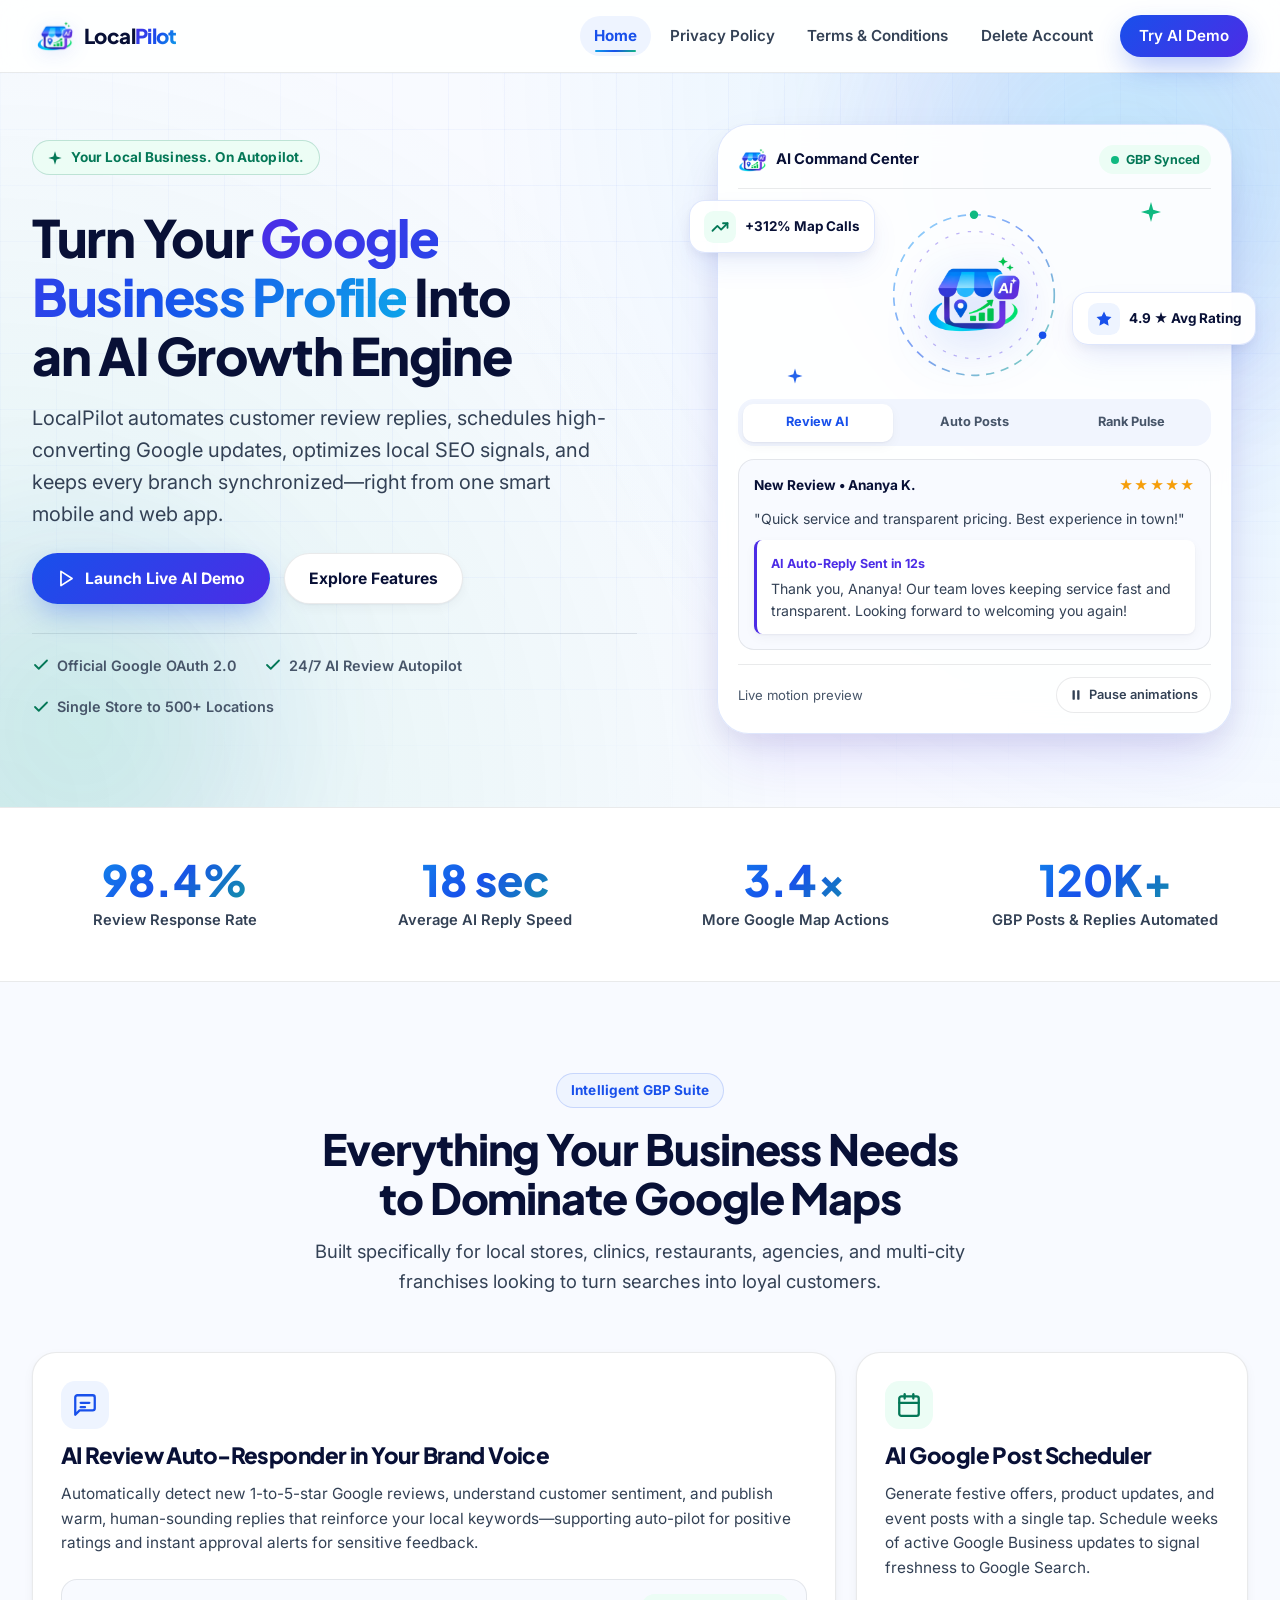
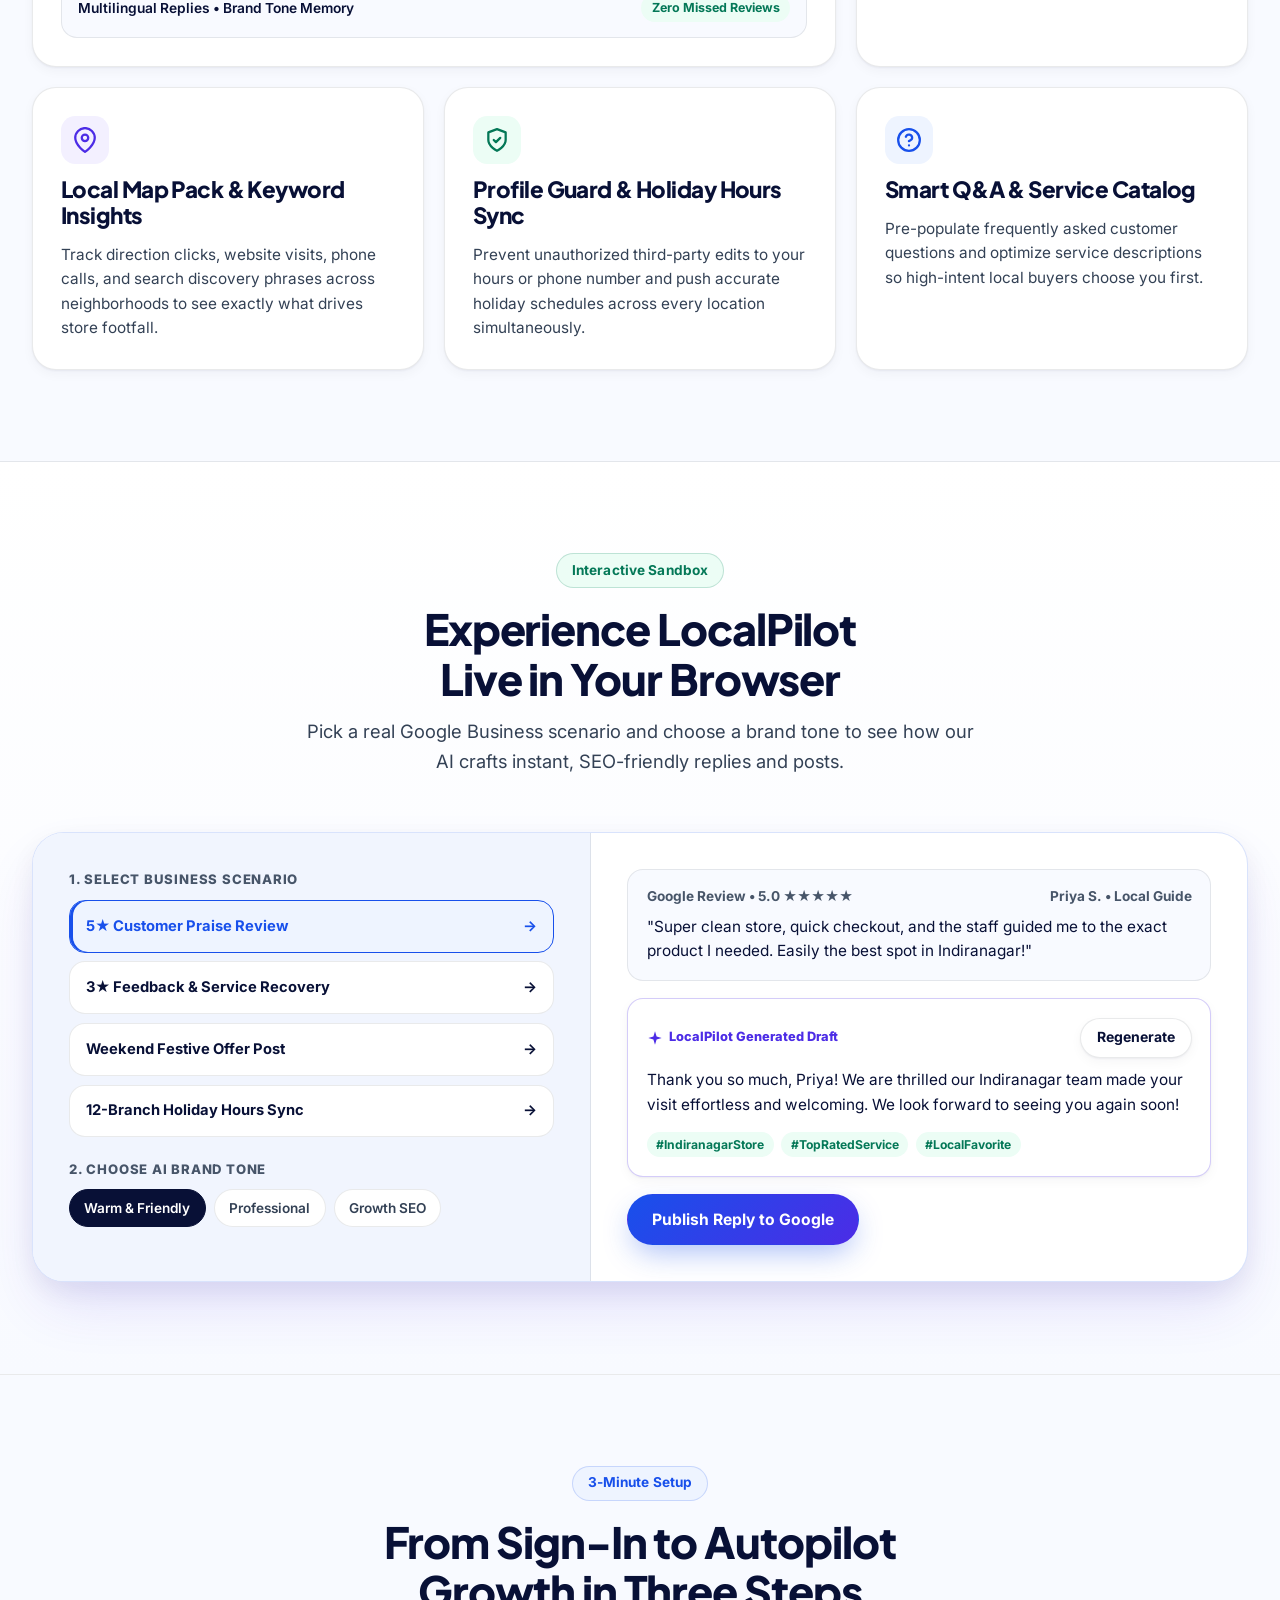
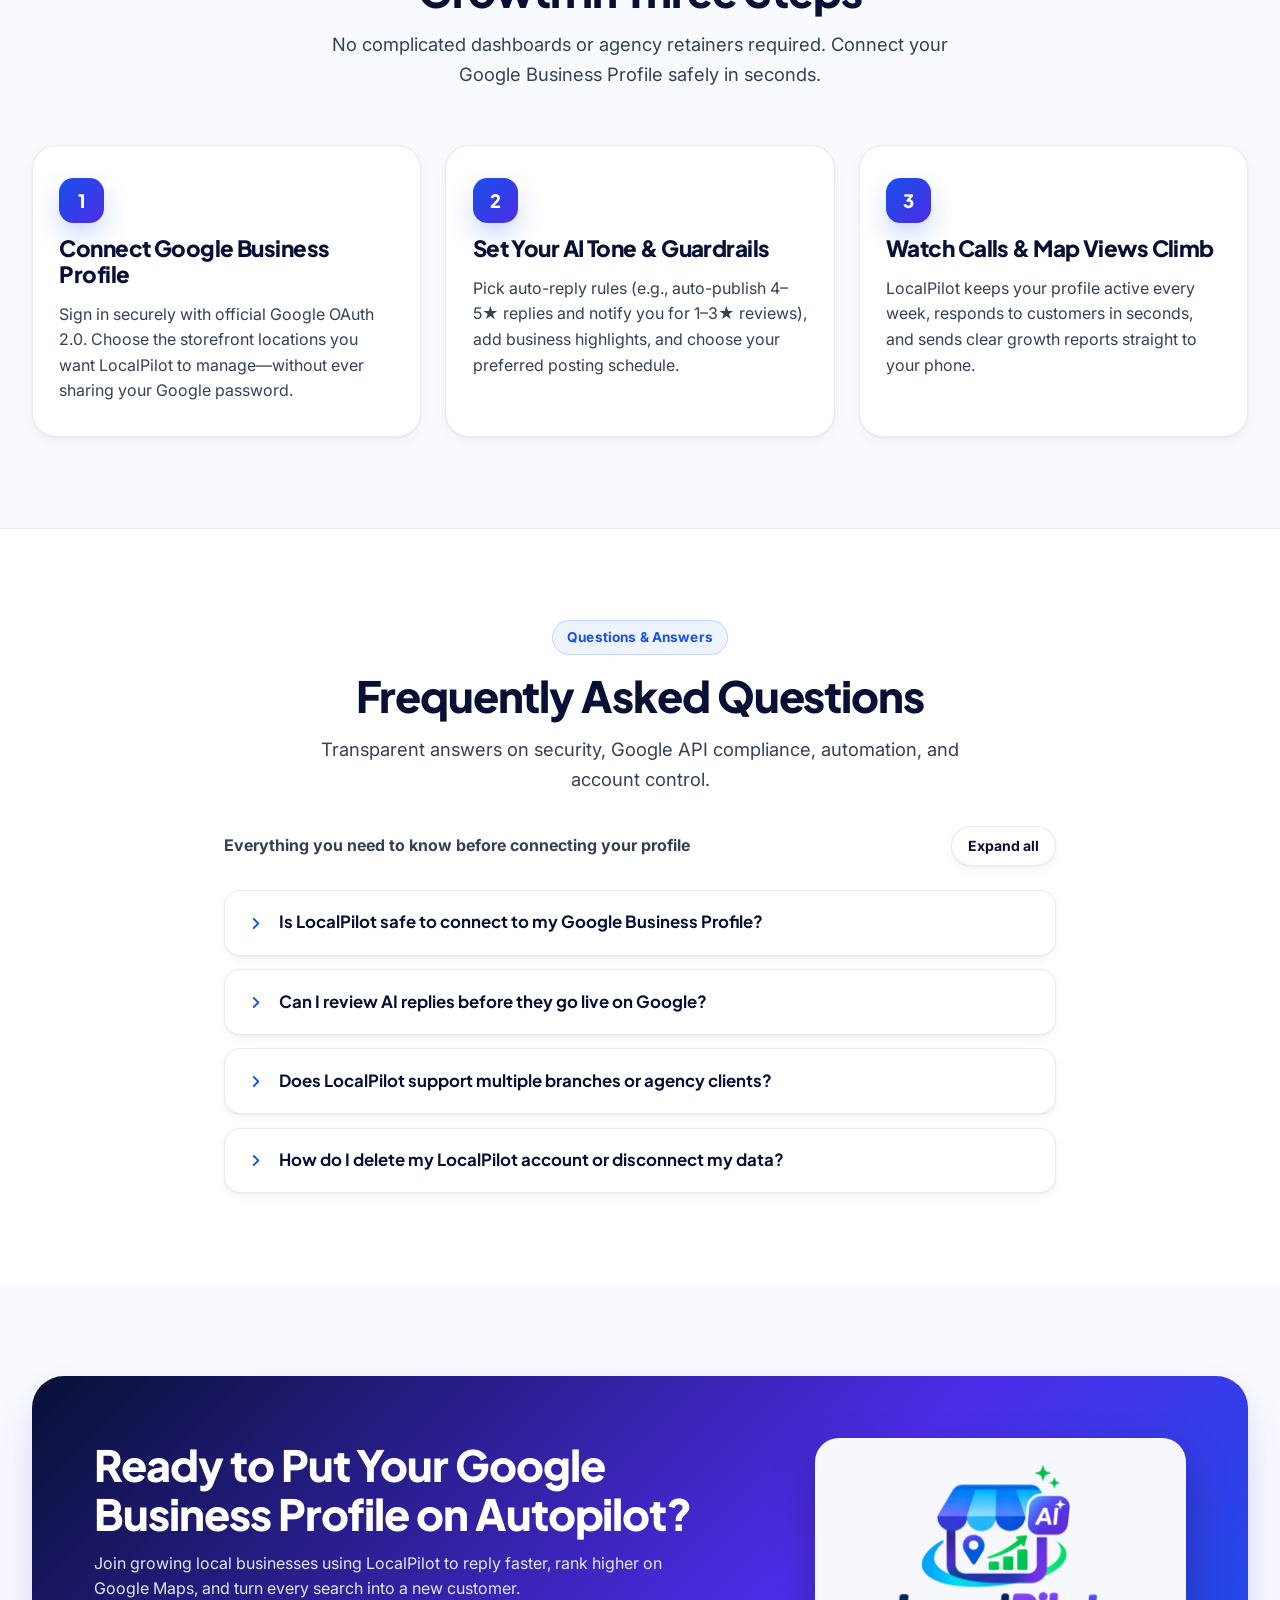
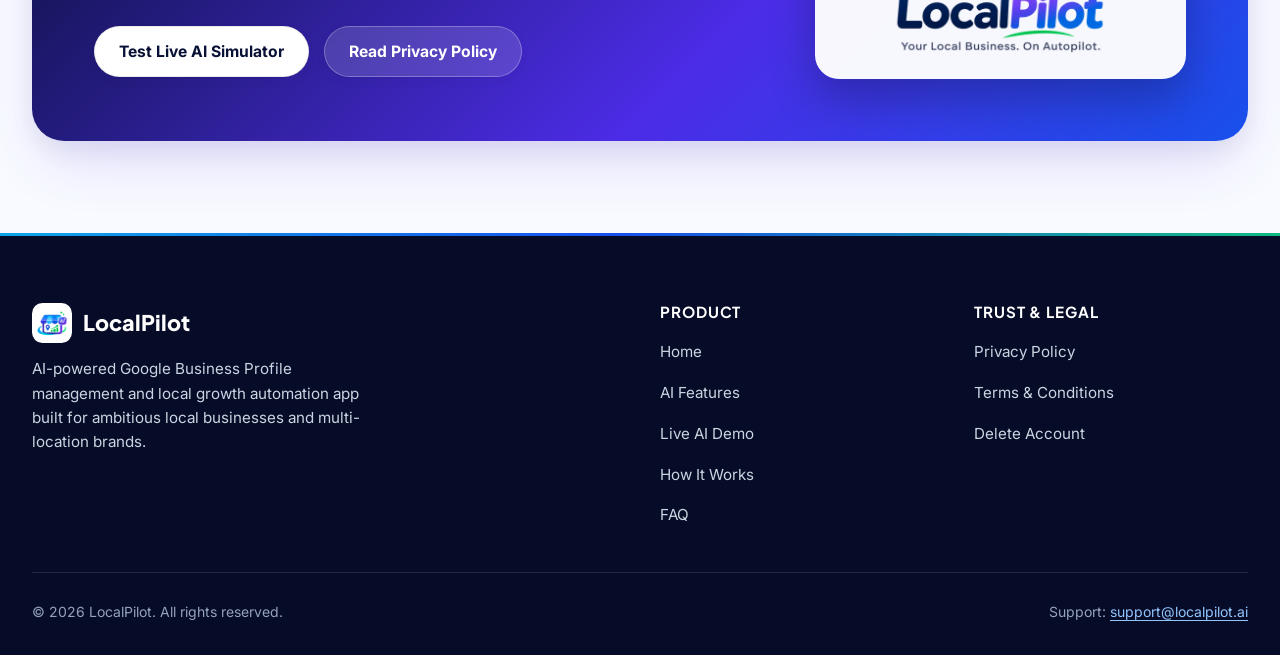
==== commit 8f9aaca6: "Add files via upload" ====
--- a/index.html
+++ b/index.html
@@ -3,8 +3,8 @@
 <head>
   <meta charset="utf-8">
   <meta name="viewport" content="width=device-width, initial-scale=1.0">
-  <title>GrahakHubAI — AI-Powered Google Business Profile Management App</title>
-  <meta name="description" content="Automate Google Business Profile reviews, local SEO posts, multi-location updates, and map rank growth with GrahakHubAI.">
+  <title>LocalPilot — AI-Powered Google Business Profile Management App</title>
+  <meta name="description" content="Your Local Business. On Autopilot. Automate Google Business Profile reviews, local SEO posts, multi-location updates, and map rank growth with LocalPilot.">
   <link rel="icon" type="image/png" href="assets/favicon.png">
   <link rel="preconnect" href="https://fonts.googleapis.com">
   <link rel="preconnect" href="https://fonts.gstatic.com" crossorigin>
@@ -21,7 +21,7 @@
     <div class="header-inner">
       <a class="site-logo" href="index.html">
         <img src="assets/logo-emblem.png" alt="" width="40" height="40">
-        <span>GrahakHub<span class="brand-ai">AI</span></span>
+        <span>Local<span class="brand-ai">Pilot</span></span>
       </a>
 
       <nav class="site-nav" aria-label="Primary">
@@ -68,7 +68,7 @@
             <svg aria-hidden="true" width="16" height="16" viewBox="0 0 24 24" fill="currentColor">
               <path d="M12 2L14.4 9.6L22 12L14.4 14.4L12 22L9.6 14.4L2 12L9.6 9.6L12 2Z"/>
             </svg>
-            Google Business Automation for Growing Businesses
+            Your Local Business. On Autopilot.
           </span>
 
           <h1 id="main-content" tabindex="-1" data-reveal style="--stagger: 1;">
@@ -76,7 +76,7 @@
           </h1>
 
           <p class="hero-subtitle" data-reveal style="--stagger: 2;">
-            GrahakHubAI automates customer review replies, schedules high-converting Google updates, optimizes local SEO signals, and keeps every branch synchronized—right from one smart mobile and web app.
+            LocalPilot automates customer review replies, schedules high-converting Google updates, optimizes local SEO signals, and keeps every branch synchronized—right from one smart mobile and web app.
           </p>
 
           <div class="hero-actions" data-reveal style="--stagger: 3;">
@@ -137,7 +137,7 @@
           <div class="stage-card">
             <div class="stage-topbar">
               <div class="stage-brand-pill">
-                <img src="assets/logo-emblem.png" alt="GrahakHubAI brand emblem" width="32" height="32">
+                <img src="assets/logo-emblem.png" alt="LocalPilot brand emblem" width="32" height="32">
                 <span>AI Command Center</span>
               </div>
               <span class="live-badge">
@@ -164,7 +164,7 @@
               <img
                 class="emblem-hero"
                 src="assets/logo-emblem.png"
-                alt="GrahakHubAI storefront location and AI growth emblem"
+                alt="LocalPilot storefront location and AI growth emblem"
                 width="120"
                 height="120"
                 fetchpriority="high"
@@ -361,7 +361,7 @@
       <div class="container">
         <div class="section-header" data-reveal>
           <span class="eyebrow is-green">Interactive Sandbox</span>
-          <h2>Experience GrahakHubAI Live in Your Browser</h2>
+          <h2>Experience LocalPilot Live in Your Browser</h2>
           <p>
             Pick a real Google Business scenario and choose a brand tone to see how our AI crafts instant, SEO-friendly replies and posts.
           </p>
@@ -416,7 +416,7 @@
                   <svg aria-hidden="true" width="16" height="16" viewBox="0 0 24 24" fill="currentColor">
                     <path d="M12 2L14.4 9.6L22 12L14.4 14.4L12 22L9.6 14.4L2 12L9.6 9.6L12 2Z"/>
                   </svg>
-                  GrahakHubAI Generated Draft
+                  LocalPilot Generated Draft
                 </span>
                 <button id="sim-regenerate-btn" class="btn btn-secondary btn-sm" type="button">Regenerate</button>
               </div>
@@ -447,7 +447,7 @@
             <div class="step-number">1</div>
             <h3>Connect Google Business Profile</h3>
             <p style="color: var(--ink-secondary);">
-              Sign in securely with official Google OAuth 2.0. Choose the storefront locations you want GrahakHubAI to manage—without ever sharing your Google password.
+              Sign in securely with official Google OAuth 2.0. Choose the storefront locations you want LocalPilot to manage—without ever sharing your Google password.
             </p>
           </article>
 
@@ -463,7 +463,7 @@
             <div class="step-number">3</div>
             <h3>Watch Calls &amp; Map Views Climb</h3>
             <p style="color: var(--ink-secondary);">
-              GrahakHubAI keeps your profile active every week, responds to customers in seconds, and sends clear growth reports straight to your phone.
+              LocalPilot keeps your profile active every week, responds to customers in seconds, and sends clear growth reports straight to your phone.
             </p>
           </article>
         </div>
@@ -495,10 +495,10 @@
 
         <div id="home-faq-list" class="accordion-list" data-reveal>
           <details class="accordion-item">
-            <summary>Is GrahakHubAI safe to connect to my Google Business Profile?</summary>
+            <summary>Is LocalPilot safe to connect to my Google Business Profile?</summary>
             <div class="accordion-body">
               <p>
-                Yes. GrahakHubAI uses official Google OAuth 2.0 authorization and strictly adheres to the Google API Services User Data Policy. You grant scoped permissions only to the Business Profile locations you select, and you can revoke access anytime inside Google Account settings or in our app.
+                Yes. LocalPilot uses official Google OAuth 2.0 authorization and strictly adheres to the Google API Services User Data Policy. You grant scoped permissions only to the Business Profile locations you select, and you can revoke access anytime inside Google Account settings or in our app.
               </p>
             </div>
           </details>
@@ -513,19 +513,19 @@
           </details>
 
           <details class="accordion-item">
-            <summary>Does GrahakHubAI support multiple branches or agency clients?</summary>
+            <summary>Does LocalPilot support multiple branches or agency clients?</summary>
             <div class="accordion-body">
               <p>
-                Yes! Whether you run a single neighborhood café or manage 500+ franchise locations, GrahakHubAI lets you group profiles, sync holiday hours in bulk, and compare location-level insights side by side.
+                Yes! Whether you run a single neighborhood café or manage 500+ franchise locations, LocalPilot lets you group profiles, sync holiday hours in bulk, and compare location-level insights side by side.
               </p>
             </div>
           </details>
 
           <details class="accordion-item">
-            <summary>How do I delete my GrahakHubAI account or disconnect my data?</summary>
+            <summary>How do I delete my LocalPilot account or disconnect my data?</summary>
             <div class="accordion-body">
               <p>
-                You can permanently delete your account inside the GrahakHubAI mobile app under Settings &rarr; Account &amp; Security &rarr; Delete Account, or submit an instant deletion request from our dedicated <a href="delete-account.html">Delete Account page</a>.
+                You can permanently delete your account inside the LocalPilot mobile app under Settings &rarr; Account &amp; Security &rarr; Delete Account, or submit an instant deletion request from our dedicated <a href="delete-account.html">Delete Account page</a>.
               </p>
             </div>
           </details>
@@ -540,7 +540,7 @@
           <div>
             <h2>Ready to Put Your Google Business Profile on Autopilot?</h2>
             <p>
-              Join growing local businesses using GrahakHubAI to reply faster, rank higher on Google Maps, and turn every search into a new customer.
+              Join growing local businesses using LocalPilot to reply faster, rank higher on Google Maps, and turn every search into a new customer.
             </p>
             <div class="hero-actions" style="margin-block-start: 1.5rem;">
               <a class="btn btn-secondary" href="#simulator">Test Live AI Simulator</a>
@@ -551,7 +551,7 @@
           <div class="cta-visual-card">
             <img
               src="assets/logo-full.png"
-              alt="GrahakHubAI — Google Business Automation for Growing Businesses"
+              alt="LocalPilot — Your Local Business. On Autopilot."
               width="240"
               height="201"
               loading="lazy"
@@ -568,7 +568,7 @@
         <div class="footer-brand">
           <a class="footer-logo-wrap" href="index.html">
             <img src="assets/logo-emblem.png" alt="" width="40" height="40" loading="lazy">
-            <span>GrahakHubAI</span>
+            <span>LocalPilot</span>
           </a>
           <p>
             AI-powered Google Business Profile management and local growth automation app built for ambitious local businesses and multi-location brands.
@@ -597,8 +597,8 @@
       </div>
 
       <div class="footer-bottom">
-        <span>&copy; 2026 GrahakHubAI. All rights reserved.</span>
-        <span>Support: <a href="mailto:support@grahakhubai.com" style="color: #93c5fd;">support@grahakhubai.com</a></span>
+        <span>&copy; 2026 LocalPilot. All rights reserved.</span>
+        <span>Support: <a href="mailto:support@localpilot.ai" style="color: #93c5fd;">support@localpilot.ai</a></span>
       </div>
     </div>
   </footer>
--- a/css/styles.css
+++ b/css/styles.css
@@ -106,7 +106,7 @@
     --in-oklab: ;
     --in-oklch: ;
 
-    /* Brand Palette derived from GrahakHubAI Logo */
+    /* Brand Palette derived from LocalPilot Logo */
     --navy-950: #060b28;
     --navy-900: #081036;
     --navy-800: #141f52;
@@ -238,7 +238,7 @@
   }
 
   h1 {
-    font-size: clamp(2.15rem, 1.35rem + 3vw, 3.85rem);
+    font-size: clamp(2rem, 1.3rem + 2.4vw, 3.35rem);
     text-wrap: balance;
   }
 
@@ -846,7 +846,7 @@
   /* Hero Section */
   .hero {
     position: relative;
-    padding-block: clamp(2.5rem, 1.5rem + 3.5vw, 5rem) clamp(3.5rem, 2.5rem + 4vw, 5.5rem);
+    padding-block: clamp(1.5rem, 1rem + 1.8vw, 2.75rem) clamp(2.5rem, 1.8rem + 2.5vw, 4rem);
     background: var(--grad-surface-glow), var(--bg-canvas);
     overflow: hidden;
   }
@@ -908,7 +908,7 @@
 
   .hero-copy {
     display: grid;
-    gap: 1.35rem;
+    gap: 1.05rem;
     justify-items: start;
   }
 
@@ -956,18 +956,18 @@
     position: relative;
     display: grid;
     place-items: center;
-    padding: 1rem 0.5rem;
+    padding: 0.75rem 1rem;
   }
 
   .stage-card {
     position: relative;
     inline-size: 100%;
-    max-inline-size: 34rem;
+    max-inline-size: 33rem;
     background: rgba(255, 255, 255, 0.92);
     backdrop-filter: blur(18px);
     border: 1px solid rgba(24, 80, 235, 0.14);
     border-radius: var(--radius-xl);
-    padding: 1.4rem;
+    padding: 1.25rem;
     box-shadow: var(--shadow-lg);
     transform-style: preserve-3d;
     transition: transform 0.25s ease-out;
@@ -978,7 +978,7 @@
     align-items: center;
     justify-content: space-between;
     gap: 0.75rem;
-    padding-block-end: 1rem;
+    padding-block-end: 0.85rem;
     border-block-end: 1px solid var(--border-subtle);
   }
 
@@ -1019,19 +1019,19 @@
     position: relative;
     display: grid;
     place-items: center;
-    padding-block: 1.35rem 1rem;
+    padding-block: 0.85rem 0.75rem;
   }
 
   .orbit-ring-svg {
-    inline-size: 13.5rem;
-    block-size: 13.5rem;
+    inline-size: 11.5rem;
+    block-size: 11.5rem;
     position: relative;
   }
 
   .emblem-hero {
     position: absolute;
-    inline-size: 7.4rem;
-    block-size: 7.4rem;
+    inline-size: 6.25rem;
+    block-size: 6.25rem;
     object-fit: contain;
     filter: drop-shadow(0 16px 24px rgba(24, 80, 235, 0.22));
   }
@@ -1043,13 +1043,13 @@
   }
 
   .sparkle-1 {
-    inset-block-start: 0.75rem;
-    inset-inline-end: 2.5rem;
+    inset-block-start: 0.65rem;
+    inset-inline-end: 3rem;
   }
 
   .sparkle-2 {
-    inset-block-end: 1.25rem;
-    inset-inline-start: 2.25rem;
+    inset-block-end: 0.85rem;
+    inset-inline-start: 3rem;
     color: var(--blue-500);
   }
 
@@ -1060,7 +1060,7 @@
     background: var(--bg-surface-muted);
     padding: 0.3rem;
     border-radius: var(--radius-md);
-    margin-block-end: 0.9rem;
+    margin-block-end: 0.8rem;
   }
 
   .stage-tab {
@@ -1086,10 +1086,15 @@
     background: var(--bg-canvas);
     border: 1px solid var(--border-subtle);
     border-radius: var(--radius-md);
-    padding: 1rem;
-    display: grid;
-    gap: 0.7rem;
-    min-block-size: 10.5rem;
+    padding: 0.95rem;
+    display: grid;
+    gap: 0.65rem;
+    min-block-size: 9.5rem;
+    align-content: start;
+  }
+
+  .stage-live-panel[hidden] {
+    display: none;
   }
 
   .stage-panel-head {
@@ -1197,13 +1202,15 @@
   }
 
   .chip-growth {
-    inset-block-start: 1.5rem;
-    inset-inline-start: -1.75rem;
+    inset-block-start: 5.5rem;
+    inset-inline-start: -0.75rem;
+    pointer-events: none;
   }
 
   .chip-rating {
-    inset-block-end: 3.5rem;
-    inset-inline-end: -1.25rem;
+    inset-block-start: 11.25rem;
+    inset-inline-end: -0.5rem;
+    pointer-events: none;
   }
 
   .chip-icon {
@@ -2495,6 +2502,10 @@
    Layer: Utilities
    ========================================================================== */
 @layer utilities {
+  [hidden]:not([hidden="until-found"]) {
+    display: none !important;
+  }
+
   .visually-hidden:where(:not(:focus-within, :active)) {
     position: absolute !important;
     clip-path: inset(50%) !important;
